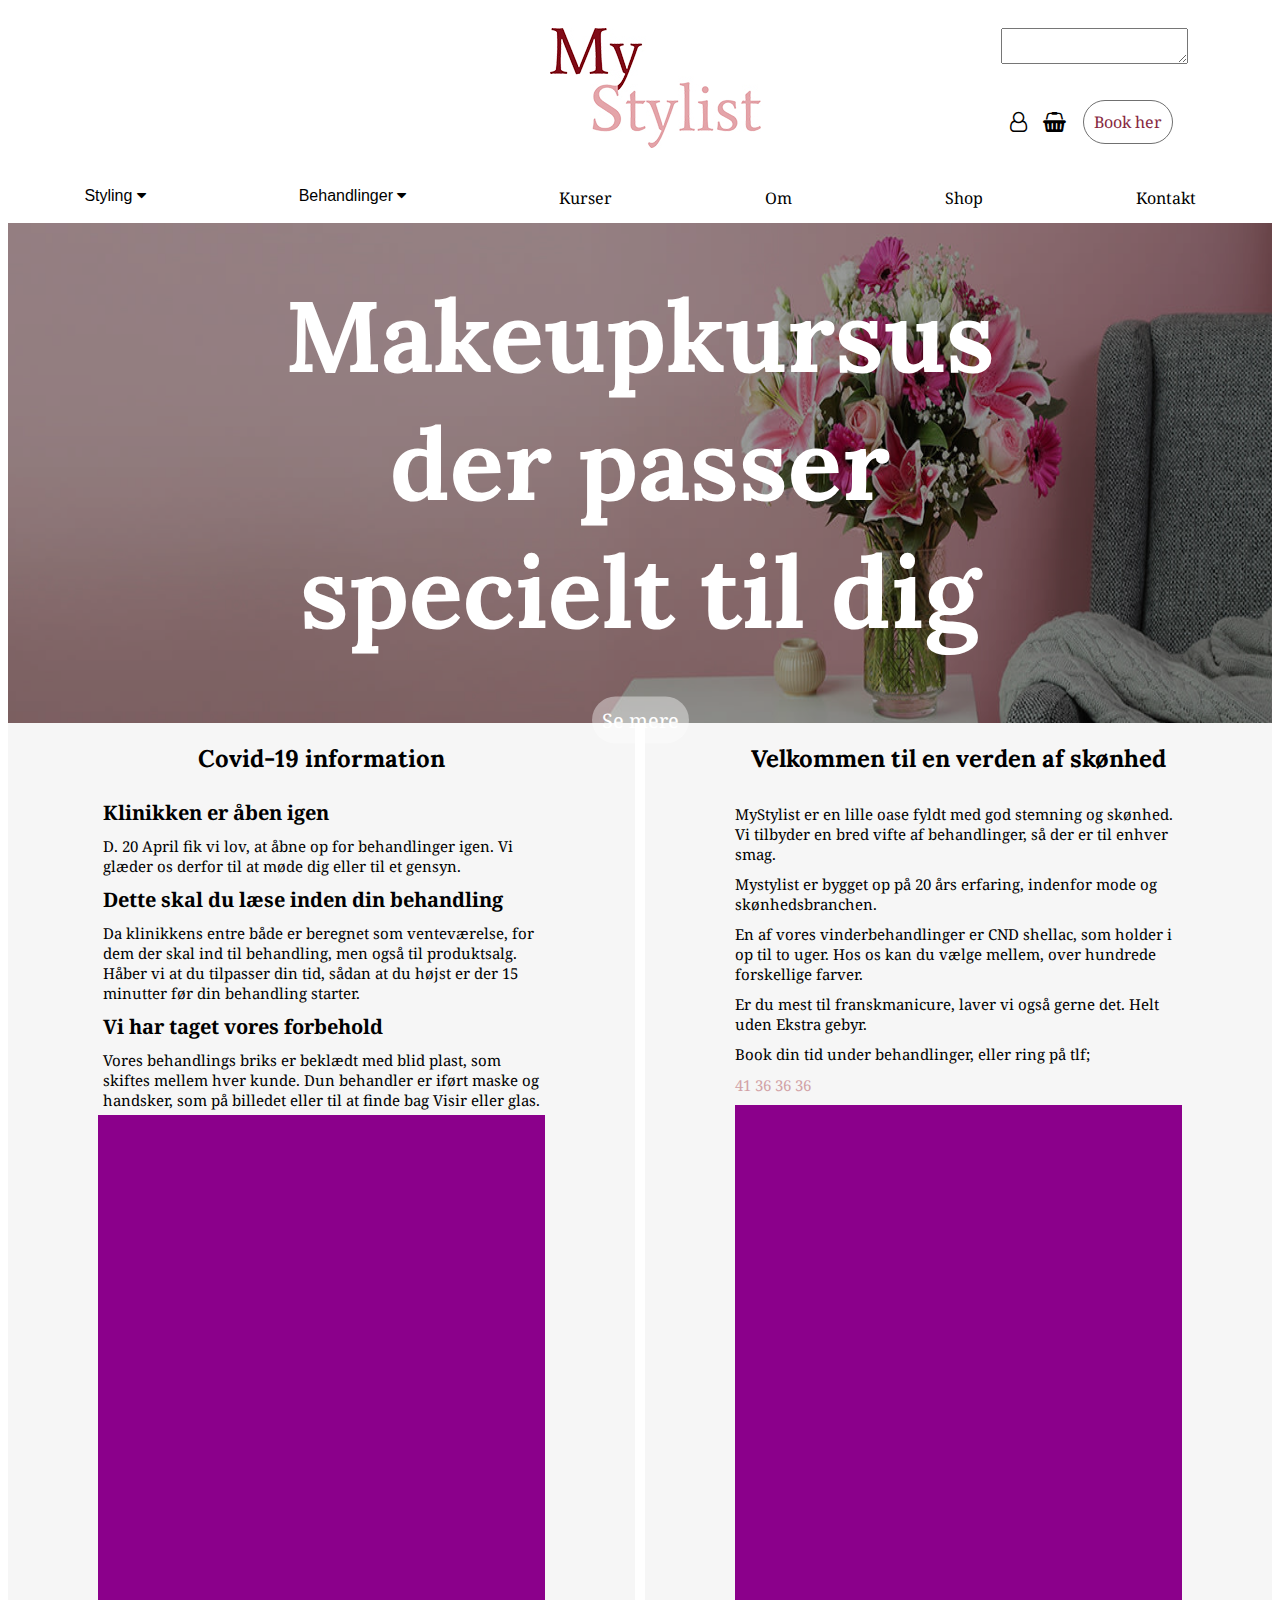
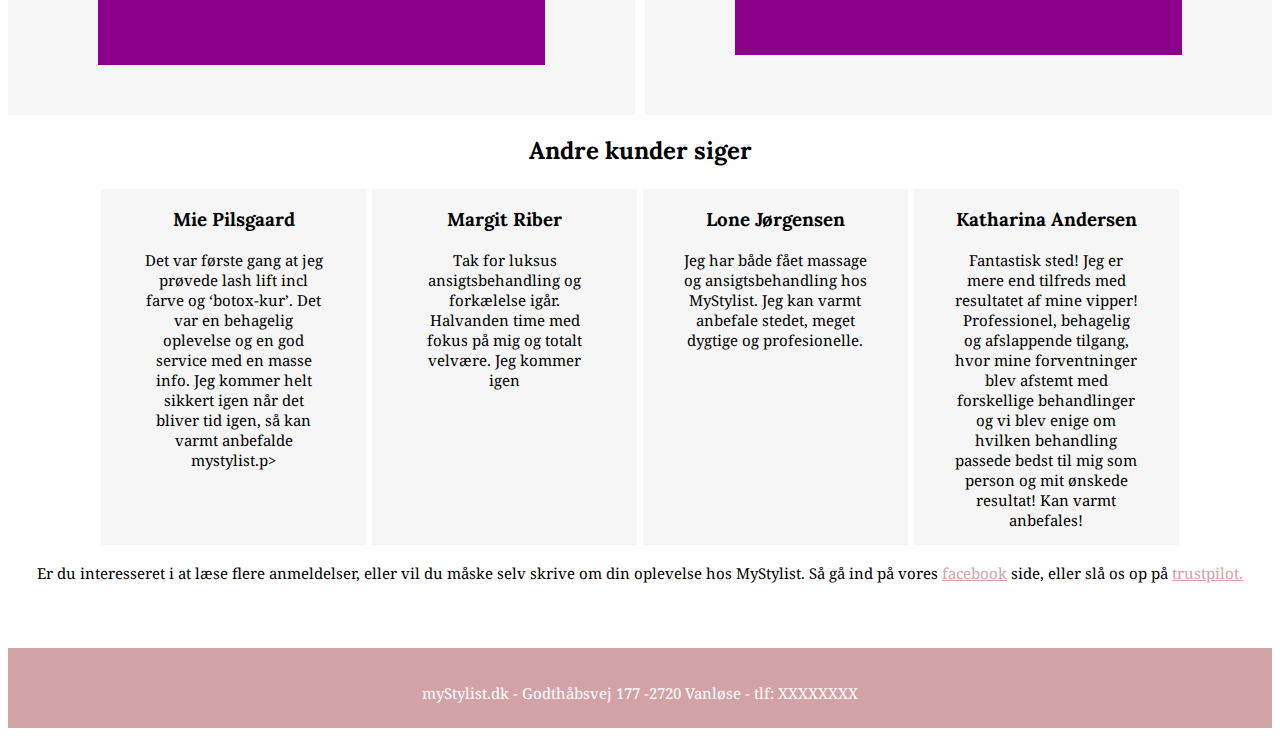
==== index.html @ 86ff2e87 "tilføjer sidste sider" ====
<!doctype html>
<html>
<head>
<meta charset="UTF-8">
<meta name="robots" content="noindex nofollow" />
<title>myStylist</title>
<link href="styles.css" rel="stylesheet" type="text/css">
<link rel="stylesheet" href="https://cdnjs.cloudflare.com/ajax/libs/font-awesome/4.7.0/css/font-awesome.min.css">
<link href="https://fonts.googleapis.com/css2?family=Lora:ital@1&display=swap" rel="stylesheet">
<link href="https://fonts.googleapis.com/css2?family=Noto+Serif&display=swap" rel="stylesheet">
</head>
	
	
<body>
<header>
  <section class="logo">
	  <a href="index.html">
		  <img alt="logo" src="billeder/logo.jpg"> </a>
	</section>
  <section class="search">
    <textarea> </textarea>
  </section>
  <section class="head-icons">
    <a href="#" class="bruger"> <i class="fa fa-user-o" aria-hidden="true"></i></a>
    <a href="#" class="kurv"><i class="fa fa-shopping-basket" aria-hidden="true"></i> </a>
 <section class="book">
	<a class="bookknap" href="#">Book her</a>
	</section> 
	</section>
  
</header>

	<nav>
	
  <div class="styling-drop">
    <button class="dropknap1" onclick="styleFunction()">Styling <i class="fa fa-caret-down"></i> </button>
    <div class="indhold" id="styleDropdown"> 
		<a href="bryllup.html">Bryllupsstyling</a> 
		<a href="styling-har.html">Styling af hår og makeup</a> 
	 </div>
  </div>
	
  <div class="behandling-drop">
    <button class="dropknap2" onclick="behandlingFunction()">Behandlinger <i class="fa fa-caret-down"></i> </button>
    <div class="indhold" id="behandlingDropdown">
		<a href="ansigtsbehandlinger.html">Ansigtsbehandlinger</a> 
		<a href="hudpleje.html">Skræddersyet hudpleje</a> 
		<a href="manicure.html">Manicure & pedicure</a>
		<a href="bryn.html">Bryn & vipper</a>
		<a href="voks.html">Voks</a>
		<a href="permanent.html">Permanent makeup</a>
		<a href="kropsbehandlinger.html">Kropsbehandlinger</a>
	</div>
  </div>
	
  	<a href="kurser.html">Kurser</a> 
	<a href="om.html">Om</a> 
	<a href="shop.html">Shop</a> 
	<a href="kontakt.html">Kontakt</a> 

	</nav>


	

<main>
  <div class="wrapper">
	  
	  
    <section class=hero>
		<img class="heroimg" src="billeder/random.jpg" alt="Bryllupsbillede">
		<article class="overlay"></article>
		<aricle class="herotxt" >
			<h1>Makeupkursus der passer specielt til dig</h1>
			<a class=kurserknap href="kurser.html"> Se mere</a>
		</aricle>
		
	</section>
	  
	  
    <section class="covidbox">
      <h2>Covid-19 information</h2>
       <h4>Klinikken er åben igen</h4>
		<p>
		D. 20 April fik vi lov, at åbne op for behandlinger igen.
		Vi glæder os derfor til at møde dig eller til et gensyn. 
		</p> 
		
		<h4> Dette skal du læse inden din behandling</h4><p>
		Da klinikkens entre både er beregnet som venteværelse, for dem der skal ind til behandling, men også til produktsalg. Håber vi at du tilpasser din tid, sådan at du højst er der 
		15 minutter før din behandling starter.
		</p> 
		
		<h4> Vi har taget vores forbehold</h4><p>
		Vores behandlings briks er beklædt med blid plast, som skiftes mellem hver kunde. Dun behandler er iført maske og handsker, som på billedet eller til at finde bag Visir eller glas.</p>
      <article class="covidbillede"> </article>
    </section >
    <section class="volkommenbox">
      <h2>Velkommen til en verden af skønhed</h2>
      <p>MyStylist er en lille oase fyldt med god stemning og skønhed. Vi tilbyder en bred vifte af behandlinger, så der er til enhver smag.
		</p>
		<p>

	Mystylist er bygget op på 20 års erfaring, indenfor mode og skønhedsbranchen. 
</p>
		<p>
	En af vores vinderbehandlinger er CND shellac, som holder i op til to uger. Hos os kan du vælge mellem, over hundrede forskellige farver. 
</p>
		<p>
	Er du mest til franskmanicure, laver vi også gerne det. Helt uden Ekstra gebyr.
</p>
		<p>
	Book din tid under behandlinger, eller ring på tlf;
	</p>
		<p class="tlf">41 36 36 36</p>
      <article class="volkommenbillede"> </article>
    </section>
    <section class="reviews">
      <h2>Andre kunder siger</h2>
      <article class="review-1">
        <h3>Mie Pilsgaard</h3>
        <p>Det var første gang at jeg prøvede lash lift incl farve og ‘botox-kur’.
Det var en behagelig oplevelse og en god service med en masse info.
Jeg kommer helt sikkert igen når det bliver tid igen, så kan varmt anbefalde mystylist.p>
      </article>
      <article class="review-2">
        <h3>Margit Riber</h3>
        <p> Tak for luksus ansigtsbehandling og forkælelse igår. Halvanden time med fokus på mig og totalt velvære. Jeg kommer igen</p>
      </article>
      <article class="review-3">
		  <h3>Lone Jørgensen</h3>
		  <p>Jeg har både fået massage og ansigtsbehandling hos MyStylist. Jeg kan varmt anbefale stedet, meget dygtige og profesionelle.</p>
      </article>
      <article class="review-4">
        <h3>Katharina Andersen</h3>
        <p> Fantastisk sted! Jeg er mere end tilfreds med resultatet af mine vipper!
Professionel, behagelig og afslappende tilgang, hvor mine forventninger blev afstemt med forskellige behandlinger og vi blev enige om hvilken behandling passede bedst til mig som person og mit ønskede resultat!
Kan varmt anbefales!
</p>
      </article>
		
		  <p class="mereinfo">Er du interesseret i at læse flere anmeldelser, eller vil du måske selv skrive om din oplevelse hos MyStylist.
Så gå ind på vores <a class="link" href="https://www.facebook.com/myStylist.stylist">facebook</a> side, eller slå os op på <a class="link" href="https://dk.trustpilot.com/review/www.mystylist.dk">trustpilot.</a> </p>
    </section>
  </div>
</main>
<footer>
  <p> myStylist.dk - Godthåbsvej 177 -2720 Vanløse - tlf: XXXXXXXX</p>
</footer>
<script type="text/javascript" src="script.js"></script>
</body>
</html>
---- styles.css ----
@charset "UTF-8";
/* CSS Document */
/*skriftypeændringer!!----------------------------------------------------------------------*/
body {
	font-family: 'Noto Serif', serif;
}

h1 {
	font-family: 'Lora', serif;
}
.reviews h3, .reviews h2, .covidbox h2, .volkommenbox h2, .pakke1 h3, .pakke2 h3, .pakke3 h3, .info h2  {
	font-family: 'Lora', serif;
}

h4 {
	font-size: 20px;
	
} 

p {
	font-size: 15px;
	
}


header {
	display: grid;
	grid-template-columns: repeat(14, [col-start] 1fr);
	grid-template-rows: 1fr 1fr;
	padding-bottom: 20px;
	padding-top: 20px;
}

.logo {
	grid-row: 1 / span 2;
	grid-column: 7 / span 2;
}
.search {
	grid-column: 12 / span 2;
}

.search textarea {

	width:100%
}

.head-icons {
	grid-column: 12 / span 2;
	display: grid;
	grid-template-columns: repeat(3, [col-start] auto);
	align-items: center;
	text-align: center;
}

.bruger {
	font-size: 20px;
	grid-column: col-start / span 1;
	color: black;
	

}
.kurv {
	font-size: 20px;
	grid-column: 2 / span 1;
	color: black;
}

.book {
	grid-column: 3 / span 1;
	
}

.bookknap {
	color: #882A3F;
	border:solid 1px #707070;
	border-radius: 25px;
	text-decoration: none;
	padding: 10px;
}




nav {
  overflow: hidden;
  display:flex;
  justify-content: space-around;
}

nav a {
  float: left;
  font-size: 16px;
  color: black;
  text-align: center;
  padding: 14px 16px;
  text-decoration: none;
}

.styling-drop, .behandling-drop {
  float: left;
  overflow: hidden;
}

.styling-drop .dropknap1, .behandling-drop .dropknap2 {
  cursor: pointer;
  font-size: 16px;  
  border: none;
  outline: none;
  color: black;
  padding: 14px 16px;
  background-color: white;
  margin: 0;
}

nav a:hover, .styling-drop:hover .dropknap1, .dropknap1:focus, .behandling-drop:hover .dropknap2, .dropknap2:focus {
  background-color: #D2A2A6;
}

.indhold  {
  display: none;
  position: absolute;
  background-color: #f9f9f9;
  min-width: 160px;
  box-shadow: 0px 8px 16px 0px rgba(0,0,0,0.2);
  z-index: 1;
}

.indhold a {
  float: none;
  color: black;
  padding: 12px 16px;
  text-decoration: none;
  display: block;
  text-align: left;
}

.indhold a:hover, {
  background-color: #D2A2A6;
}

.visboks {
  display: block;
}









footer {
	text-align: center;
	color: white;
	background-color: #D2A2A6;
	height: 60px;
	padding-top:20px;
}




.wrapper {
	display: grid;
	grid-template-columns: repeat(14, [col-start] 1fr);
	
}
.hero {
	background-color: darkmagenta;
	height: 500px;
	grid-column: col-start / span 14;
}


.kurserknap {
	text-decoration: none;
	color:white;
	background-color:rgba(255,255,255,0.40);
	border-radius: 40px;
	padding: 10px;
	font-size: 20px;

}

.covidbox {
	background-color: #F6F6F6;
	grid-column: col-start / span 7;
	display: grid;
	grid-template-columns: repeat(7, [col-start] 1fr);
	padding-bottom: 50px;
	margin-right: 5px;
}
.covidbox h2 {
text-align: center;
grid-column: 2 / span 5;
}

.covidbox p, .covidbox h4 {

grid-column: 2 / span 5;
	margin: 5px;;
}

.covidbillede {
	background-color: darkmagenta;
	height: 550px;
	grid-column: 2 / span 5;
	
	
}

.volkommenbox {
	background-color: #F6F6F6;
	grid-column: 8 / span 7;
	display: grid;
	grid-template-columns: repeat(7, [col-start] 1fr);
	padding-bottom: 50px;
	margin-left: 5px;
}
.volkommenbox h2 {
text-align: center;
grid-column: 2 / span 5;
}

.volkommenbox p {
grid-column: 2 / span 5;
margin: 0;
}



.volkommenbillede {
	background-color: darkmagenta;
	height: 550px;
	grid-column: 2 / span 5;
	
	
}

.reviews{
	
	grid-column: col-start / span 14;
	display: grid;
	grid-template-columns: repeat(14, [col-start] 1fr);
	padding-bottom: 50px;
	text-align: center;
}
.reviews h2 {
	text-align: center;
	grid-column: col-start / span 14;
}

.review-1 {
	grid-column: 2 / span 3;
	padding-left: 40px;
	padding-right: 40px;
	background-color: #F6F6F6;
	margin: 3px;
}
.review-2 {
	grid-column: 5 / span 3;
	padding-left: 40px;
	padding-right: 40px;
	background-color: #F6F6F6;
	margin: 3px;
}.review-3 {
	grid-column: 8 / span 3;
	padding-left: 40px;
	padding-right: 40px;
	background-color: #F6F6F6;
	margin: 3px;
}.review-4 {
	grid-column: 11 / span 3;
	padding-left: 40px;
	padding-right: 40px;
	background-color: #F6F6F6;
	margin: 3px;
}



.pris {
	color:#882A3F;
}

.prisinfo h3 {
	color:#882A3F;
}

/* bryllup------------------------------------------- */

.hero {
  position: relative;
  text-align: center;
  color: white;
}

.heroimg {
	width: 100%;
	height: 500px;
}

.herotxt {
  position: absolute;
  top: 50%;
  left: 50%;
  transform: translate(-50%, -50%);
	font-size: 50px;
}

.herotxt h1 {
	margin-bottom: 20px;
}

.overlay {
	background-color: black;
	position: absolute;
	height: 500px;
	width: 100%;
	 top: 50%;
  left: 50%;
  transform: translate(-50%, -50%);
	opacity: 40%;
	
}

.pakke1 ul, .pakke2 ul, .pakke3 ul {
	list-style: none;
	padding-left:0px;;
}


.uncheck {
	opacity: 40%;
}

.pakke1 h3, .pakke2 h3, .pakke3 h3 {
	text-align: center;
}

.pakke1, .pakke2, .pakke3 {
	margin: 70px 10px 60px 10px;
	box-shadow: 10px 10px 20px 4px rgba(112,112,112,0.63);
	padding: 20px 40px 60px 40px;
}

.pakke1 {
	grid-column: 2 / span 4;
	
}
.pakke2 {
	grid-column: 6 / span 4;
	
}

.pakke3 {
	grid-column: 10 / span 4;
	
}

.info {
	grid-column: col-start / span 14;
	text-align: center;
}

.priser {
	grid-column: col-start / span 14;
	display: grid;
	grid-template-columns: repeat(14, [col-start] 1fr);
	background-color: #F6F6F6;
	margin: 60px 0 60px 0 ;
	
}

.rakke1 {
	grid-column: 2 / span 5;
}
.rakke2 {
	grid-column: 7 / span 1;
}

.rakke3 {
	grid-column: 8 / span 5;
}
.rakke4 {
	grid-column: 13 / span 1;
}

.prisinfo {
	text-align: center;
}




.pakkeA {
	grid-column: 2 / span 6;}

.pakkeA, .pakkeB{ 
	
	padding: 70px 100px 60px 100px;
	box-shadow: 10px 10px 20px 4px rgba(112,112,112,0.63);
	margin: 70px 10px 60px 10px;
	display: grid;
	grid-template-rows: 1fr auto;
	
}

.pakkec, .pakked{ 
	
	padding: 70px 100px 20px 100px;
	box-shadow: 10px 10px 20px 4px rgba(112,112,112,0.63);
	margin: 70px 10px 60px 10px;
	display: grid;
	grid-template-rows: 1fr 1fr;

}


.pakkec {
	grid-column: 2 / span 6;}

.pakked {
	grid-column: 8 / span 6;
	display: grid;
	grid-template-columns: repeat(2, [col-start] 1fr);
}

#eyelinerbeskrivelser {
	grid-column: col-start / span 2;
}

#eyelinepris1 { 
	grid-column: col-start / span 1;
	text-align: center;
	
}

#eyelinepris2 {
	grid-column: 2 / span 1;
	text-align: center;
	
}




.pakkeB {
	grid-column: 8 / span 6;
	
}

.pakkeA h3, .pakkeB h3 {
	
	text-align: center;
	margin-bottom: 50px;
}

.pakkebeskrivelser {
	grid-column: row-start / span 1;
}

.pakkepris {
	grid-column: 2/ span 1;
	text-align: center;
	
}

#eyelinepris1 h3, #eyelinepris2 h3, .pakkepris h3 {
	color: #882A3F;
}






.permanentbeskrivelse {
	grid-column: col-start / span 14;
	background-color: #F6F6F6;
	padding: 70px;
}




#manioverskrift, #pedioverskrift, #klipoverskrift, #brynoverskrift, #voksoverskrift {
	grid-column: 2/ span 6;
	
}

/* manicure og pedicure ------------------------------------------------------*/




.manisek1 {
	grid-column: 2/ span 6;
	display: grid;
	grid-template-columns: 8fr 2fr;
		grid-template-rows: repeat(6, [row-start] minmax(min-content, max-content));
	margin: 20px 20px 20px 0px;
	
}

.manisek2 {
	grid-column: 8/ span 6;
	display: grid;
	grid-template-columns: 8fr 2fr;
	grid-template-rows: repeat(8, [row-start] minmax(min-content, max-content));
	margin: 20px 0px 20px 20px;
	
}



	#maninavn1, #maninavn2, #maninavn3, #manibeskrivelse1, #manibeskrivelse2, #manibeskrivelse3, 	#maninavn4, #maninavn5, #maninavn6, #maninavn7,#manibeskrivelse4, #manibeskrivelse5, #manibeskrivelse6, #manibeskrivelse7   {
	grid-column:1/ span 1;

}

	#manipris1, #manipris2, #manipris3, #manipris4, #manipris5, #manipris6, #manipris7 {
	grid-column: 2/ span 1;
	text-align: center;
		color:#882A3F;

}

#manipris1  {
	
	grid-row: 1/ span 1;
}

#manipris2 {
	
	grid-row: 3/ span 1;
}

#manipris3{
	
	grid-row: 5/ span 1;
}


#manipris4 {
	
	grid-row: row-start/ span 1;
}


#manipris5 {
	
	grid-row: 3/ span 1;
}


#manipris6{
	
	grid-row: 5/ span 1;
}


#manipris7{
	
	grid-row: 7/ span 1;
}


.pedisek1 {
	grid-column: 2/ span 6;
	display: grid;
	grid-template-columns: 8fr 2fr;
		grid-template-rows: repeat(5, [row-start] minmax(min-content, max-content));
	margin: 20px 20px 20px 0px;
	
}

.pedisek2 {
	grid-column: 8/ span 6;
	display: grid;
	grid-template-columns: 8fr 2fr;
	grid-template-rows: repeat(5, [row-start] minmax(min-content, max-content));
	margin: 20px 0px 20px 20px;
	
}


	#pedinavn1, #pedinavn2, #pedinavn3, #pedibeskrivelse1, #pedibeskrivelse3, #pedinavn4, #pedinavn5, #pedinavn6, #pedibeskrivelse5, #pedibeskrivelse6  {
	grid-column: 1/ span 1;

}

	#pedipris1, #pedipris2, #pedipris3,#pedipris4, #pedipris5, #pedipris6, #pedipris7 {
	grid-column: 2/ span 1;
	text-align: center;
		color:#882A3F;

}

#pedipris1  {
	
	grid-row: 1/ span 1;
}

#pedipris2 {
	
	grid-row: 3/ span 1;
}

#pedipris3{
	
	grid-row: 4/ span 1;
}


#pedipris4 {
	
	grid-row: 1/ span 1;
}


#pedipris5 {
	
	grid-row: 2/ span 1;
}


#pedipris6{
	
	grid-row: 4/ span 1;
}


.klipsek1 {
	grid-column: 2/ span 6;
	display: grid;
	grid-template-columns: 8fr 2fr;
		grid-template-rows: repeat(2, [row-start] minmax(min-content, max-content));
	margin: 20px 20px 20px 0px;
	
}

.klipsek2 {
	grid-column: 8/ span 6;
	display: grid;
	grid-template-columns: 8fr 2fr;
	grid-template-rows: repeat(1, [row-start] minmax(min-content, max-content));
	margin: 20px 0px 20px 20px;
	
}

	#klipnavn1, #klipnavn2, #klipnavn3 {
	grid-column: 1/ span 1;

}

	#klippris1, #klippris2, #klippris3 {
	grid-column: 2/ span 1;
	text-align: center;
		color:#882A3F;

}

#klippris1 {
	grid-row: row-start/ span 1;
}


/* bryn og vipper ------------------------------------------------------ */


.brynsek1 {
	grid-column: 2/ span 6;
	display: grid;
	grid-template-columns: 8fr 2fr;
		grid-template-rows: repeat(6, [row-start] 1fr));
	margin: 20px 20px 20px 0px;
	
}

.brynsek2 {
	grid-column: 8/ span 6;
	display: grid;
	grid-template-columns: 8fr 2fr;
	grid-template-rows: repeat(6, [row-start] minmax(min-content, max-content));
	margin: 20px 0px 20px 20px;	
}

	#brynnavn1, #brynnavn2, #brynnavn3, #brynnavn4, #brynnavn5, #brynnavn6, #brynnavn7, #brynnavn8, #brynbeskrivelse6, #brynbeskrivelse7, #brynbeskrivelse8 {
	grid-column: 1/ span 1;

}

	#brynpris1, #brynpris2, #brynpris3, #brynpris4, #brynpris5, #brynpris6, #brynpris7, #brynpris8  {
	grid-column: 2/ span 1;
	text-align: center;
	color:#882A3F;

}

#brynpris1, #brynpris6 {
	grid-row: 1/ span 1;
	color:#882A3F;
}

#brynpris2 {
	grid-row: 2/ span 1;
}
#brynpris3, #brynpris7{
	grid-row: 3/ span 1;
}
#brynpris4 {
	grid-row: 4/ span 1;
}
#brynpris5, #brynpris8 {
	grid-row: 5/ span 1;
}



.vokssek1 {
	grid-column: 2/ span 6;
	display: grid;
	grid-template-columns: 8fr 2fr;
		grid-template-rows: repeat(10, [row-start] minmax(min-content, max-content));
	margin: 20px 20px 20px 0px;
	
}

.vokssek2 {
	grid-column: 8/ span 6;
	display: grid;
	grid-template-columns: 8fr 2fr;
	grid-template-rows: repeat(9, [row-start] minmax(min-content, max-content));
	margin: 20px 0px 20px 20px;	
}

	#voksnavn1, #voksnavn2, #voksnavn3, #voksnavn4, #voksnavn5, #voksnavn6, #voksnavn7, #voksnavn8, #voksnavn9, #voksnavn10, #voksnavn11, #voksnavn12, #voksnavn13, #voksnavn14, #voksnavn15, #voksnavn16, #voksnavn17, #voksnavn18, #voksnavn19 {
	grid-column: 1/ span 1;

}

	#vokspris1, #vokspris2, #vokspris3, #vokspris4, #vokspris5, #vokspris6, #vokspris7, #vokspris8, #vokspris9, #vokspris10, #vokspris11, #vokspris12, #vokspris13, #vokspris14, #vokspris15, #vokspris16, #vokspris17, #vokspris18, #vokspris19  {
	grid-column: 2/ span 1;
	text-align: center;
		color:#882A3F;

}


#vokspris1, #vokspris11 {
	grid-row: 1/ span 1;
}

#vokspris2, #vokspris12 {
	grid-row: 2/ span 1;
}
#vokspris3, #vokspris13 {
	grid-row: 3/ span 1;
}
#vokspris4, #vokspris14 {
	grid-row: 4/ span 1;
}
#vokspris5, #vokspris15 {
	grid-row: 5/ span 1;
}
#vokspris6, #vokspris16 {
	grid-row: 6/ span 1;
}
#vokspris7, #vokspris17 {
	grid-row: 7/ span 1;
}
#vokspris8, #vokspris18 {
	grid-row: 8/ span 1;
}
#vokspris9, #vokspris19 {
	grid-row: 9/ span 1;
}
#vokspris10 {
	grid-row: 10/ span 1;
}


.mereinfo {
	grid-column: 1/ span 14;
	text-align: center;
}

.link {
	
	color:#D2A2A6
}


.tlf {
	color:#D2A2A6;
}
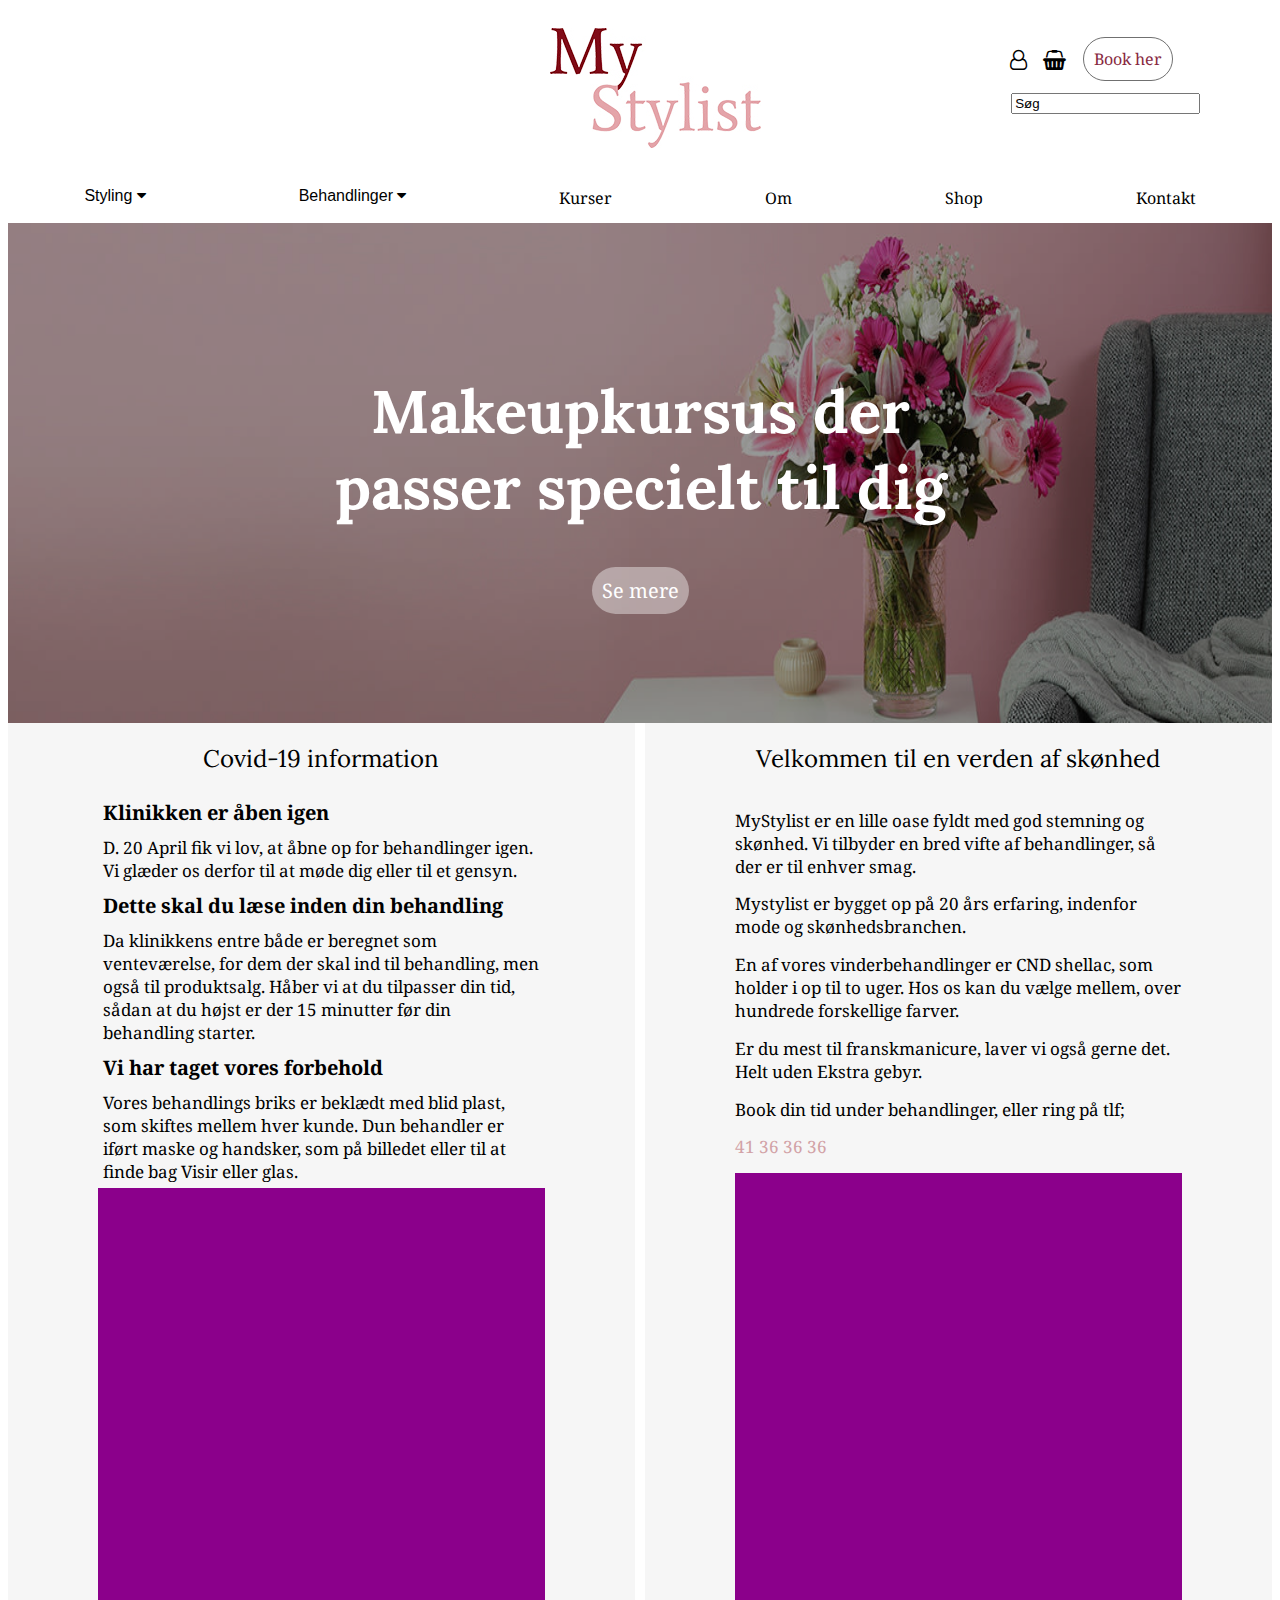
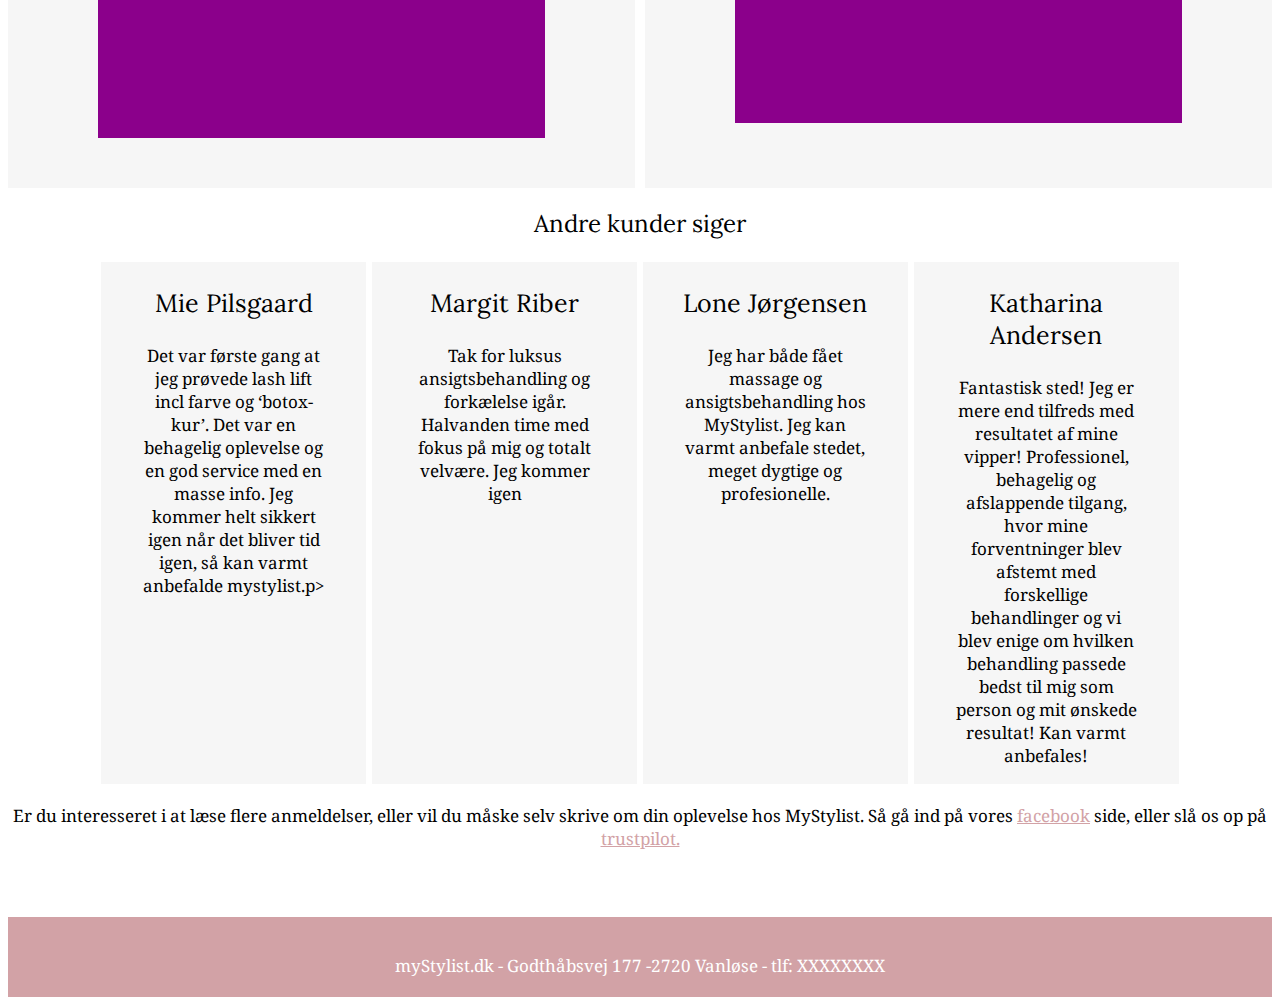
==== commit 346878d1: "ret mpbil header og tilføj slideshow" ====
--- a/index.html
+++ b/index.html
@@ -17,19 +17,19 @@
 	  <a href="index.html">
 		  <img alt="logo" src="billeder/logo.jpg"> </a>
 	</section>
-  <section class="search">
-    <textarea> </textarea>
-  </section>
+ 
   <section class="head-icons">
     <a href="#" class="bruger"> <i class="fa fa-user-o" aria-hidden="true"></i></a>
     <a href="#" class="kurv"><i class="fa fa-shopping-basket" aria-hidden="true"></i> </a>
  <section class="book">
 	<a class="bookknap" href="#">Book her</a>
-	</section> 
+	</section>  
+	
 	</section>
-  
+    <section class="search">
+   <input type="text" value="Søg" > 
+  </section>
 </header>
-
 	<nav>
 	
   <div class="styling-drop">
--- a/styles.css
+++ b/styles.css
@@ -1,74 +1,53 @@
 @charset "UTF-8";
 /* CSS Document */
 /*skriftypeændringer!!----------------------------------------------------------------------*/
+
+
 body {
 	font-family: 'Noto Serif', serif;
+	
 }
 
 h1 {
 	font-family: 'Lora', serif;
 }
-.reviews h3, .reviews h2, .covidbox h2, .volkommenbox h2, .pakke1 h3, .pakke2 h3, .pakke3 h3, .info h2  {
+.reviews h3, .reviews h2, .covidbox h2, .volkommenbox h2, .pakke1 h3, .pakke2 h3, .pakke3 h3, .info h2, .pakkeA h3, .pakkeB h3, .pakkec h3, .pakked h3 {
 	font-family: 'Lora', serif;
-}
+	text-decoration: none;
+	font-weight: 100;
+}
+
+h1 {
+	font-size: 30px;
+}
+
+ h3 {
+	font-size: 20px;
+	
+} 
+
+
+h3 {
+	font-size: 15px;
+	
+} 
 
 h4 {
-	font-size: 20px;
+	font-size: 11px;
 	
 } 
 
 p {
-	font-size: 15px;
-	
-}
-
-
-header {
-	display: grid;
-	grid-template-columns: repeat(14, [col-start] 1fr);
-	grid-template-rows: 1fr 1fr;
-	padding-bottom: 20px;
-	padding-top: 20px;
-}
-
-.logo {
-	grid-row: 1 / span 2;
-	grid-column: 7 / span 2;
-}
-.search {
-	grid-column: 12 / span 2;
-}
-
-.search textarea {
-
-	width:100%
-}
-
-.head-icons {
-	grid-column: 12 / span 2;
-	display: grid;
-	grid-template-columns: repeat(3, [col-start] auto);
-	align-items: center;
-	text-align: center;
-}
-
-.bruger {
-	font-size: 20px;
-	grid-column: col-start / span 1;
-	color: black;
-	
-
-}
-.kurv {
-	font-size: 20px;
-	grid-column: 2 / span 1;
-	color: black;
-}
-
-.book {
-	grid-column: 3 / span 1;
-	
-}
+	font-size: 10px;
+	
+}
+
+ul {
+	font-size: 10px;
+}
+
+
+	/* styling af knappen book nu på alle sider ---------------------------------------------------*/
 
 .bookknap {
 	color: #882A3F;
@@ -78,9 +57,40 @@
 	padding: 10px;
 }
 
-
-
-
+/*priser på alle side farveændring ------------*/	
+
+.pris {
+	color:#882A3F;
+}
+
+.prisinfo h3 {
+	color:#882A3F;
+}
+
+
+/* booking info på flere sider (med tlf nummer) ------------------------------------------- */
+	
+.info {
+	
+	text-align: center;
+}
+.tlf {
+	color:#D2A2A6;
+}
+	
+/* mere info med links til facebook og truspilot og instagram------------------------------------------- */
+.mereinfo {
+	grid-column: 1/ span 14;
+	text-align: center;
+}
+
+.link {
+	
+	color:#D2A2A6
+}
+
+
+/* styling af navigationsmenuen på desktopversion ---------------------------------------------------*/
 nav {
   overflow: hidden;
   display:flex;
@@ -146,10 +156,67 @@
 
 
 
-
-
-
-
+/* styling af header ---------------------------------------------------*/
+
+
+
+header {
+	display: grid;
+	grid-template-columns: repeat(4, [col-start] 1fr);
+	grid-template-rows: 1fr 1fr;
+	padding-bottom: 20px;
+	padding-top: 20px;
+}
+	
+
+.logo {
+	grid-row: 1 / span 2;
+	grid-column: 2 / span 2;
+	text-align: center;
+}
+.search {
+	grid-column: 1 / span 4;
+	margin-right: 10px;
+	margin-left: 10px;
+	width:100%;
+	
+}
+
+.search input {
+
+	width:100%;
+}
+
+.head-icons {
+	grid-column: 4 / span 2;
+	display: grid;
+	grid-template-columns: repeat(3, [col-start] auto);
+	align-items: center;
+	text-align: center;
+}
+
+.bruger {
+	font-size: 20px;
+	grid-column: col-start / span 1;
+	color: black;
+	margin-bottom: 20px;
+	
+
+}
+.kurv {
+	font-size: 20px;
+	grid-column: 2 / span 1;
+	color: black;
+	margin-bottom: 20px;
+}
+
+.book {
+	grid-column: 1 / span 2;
+	
+}
+
+
+/* styling af footer ---------------------------------------------------*/
 footer {
 	text-align: center;
 	color: white;
@@ -158,21 +225,130 @@
 	padding-top:20px;
 }
 
-
-
-
-.wrapper {
-	display: grid;
-	grid-template-columns: repeat(14, [col-start] 1fr);
-	
-}
+/* styling af hero billede og overlay  ---------------------------------------------------*/
+
 .hero {
-	background-color: darkmagenta;
-	height: 500px;
-	grid-column: col-start / span 14;
-}
-
-
+	height: 300px;
+	
+}
+
+.hero {
+  position: relative;
+  text-align: center;
+  color: white;
+}
+
+.heroimg {
+	width: 100%;
+	height: 300px;
+}
+
+.herotxt {
+  position: absolute;
+  top: 50%;
+  left: 50%;
+  transform: translate(-50%, -50%);
+	font-size: 50px;
+}
+
+.herotxt h1 {
+	margin-bottom: 20px;
+}
+
+.overlay {
+	background-color: black;
+	position: absolute;
+	height: 300px;
+	width: 100%;
+	 top: 50%;
+  left: 50%;
+  transform: translate(-50%, -50%);
+	opacity: 40%;
+	
+}	
+
+/* slideshow styling---------------------------------------------------*/
+
+
+/* Slideshow container */
+.slideshow-container {
+grid-column: 1 / span 14;
+  width: 500px;
+  position: relative;
+  margin: auto;
+	margin-top: 30px;
+}
+
+/* Next & previous buttons */
+.prev, .next {
+  cursor: pointer;
+  position: absolute;
+  top: 50%;
+  width: auto;
+  padding: 16px;
+  margin-top: -22px;
+  color: white;
+  font-weight: bold;
+  font-size: 18px;
+  transition: 0.6s ease;
+  border-radius: 0 3px 3px 0;
+  user-select: none;
+}
+
+/* placerer knapperne */
+.next {
+  right: 0;
+  border-radius: 3px 0 0 3px;
+}
+
+/* pile får lidt baggrund når man holder musen over */
+.prev:hover, .next:hover {
+  background-color: rgba(0,0,0,0.8);
+}
+
+
+/* prikkerne */
+.prikker {
+  text-align:center;
+	grid-column: 1 / span 14;
+	
+}
+
+.prik {
+  cursor: pointer;
+  height: 15px;
+  width: 15px;
+  margin: 0 2px;
+  background-color: #bbb;
+  border-radius: 50%;
+  display: inline-block;
+  transition: background-color 0.6s ease;
+}
+
+.active, .dot:hover {
+  background-color: #717171;
+}
+
+/* Fading animation */
+.fade {
+  -webkit-animation-name: fade;
+  -webkit-animation-duration: 1.5s;
+  animation-name: fade;
+  animation-duration: 1.5s;
+}
+
+@-webkit-keyframes fade {
+  from {opacity: .4} 
+  to {opacity: 1}
+}
+
+@keyframes fade {
+  from {opacity: .4} 
+  to {opacity: 1}
+}
+
+
+/* forside styling---------------------------------------------------*/
 .kurserknap {
 	text-decoration: none;
 	color:white;
@@ -180,12 +356,13 @@
 	border-radius: 40px;
 	padding: 10px;
 	font-size: 20px;
-
-}
+	
+}
+
 
 .covidbox {
 	background-color: #F6F6F6;
-	grid-column: col-start / span 7;
+	
 	display: grid;
 	grid-template-columns: repeat(7, [col-start] 1fr);
 	padding-bottom: 50px;
@@ -204,15 +381,13 @@
 
 .covidbillede {
 	background-color: darkmagenta;
-	height: 550px;
+	height: 300px;
 	grid-column: 2 / span 5;
-	
 	
 }
 
 .volkommenbox {
 	background-color: #F6F6F6;
-	grid-column: 8 / span 7;
 	display: grid;
 	grid-template-columns: repeat(7, [col-start] 1fr);
 	padding-bottom: 50px;
@@ -232,108 +407,101 @@
 
 .volkommenbillede {
 	background-color: darkmagenta;
-	height: 550px;
+	height: 300px;
 	grid-column: 2 / span 5;
 	
 	
 }
 
+
+
+/* anmeldelser styling-- på forside og kropbehandlinger-------------------------------------------------*/
+
+
 .reviews{
 	
-	grid-column: col-start / span 14;
-	display: grid;
-	grid-template-columns: repeat(14, [col-start] 1fr);
+	display: grid;
+	grid-template-columns: repeat(2, [col-start] 1fr);
 	padding-bottom: 50px;
 	text-align: center;
 }
 .reviews h2 {
 	text-align: center;
-	grid-column: col-start / span 14;
+	grid-column: col-start / span 2;
 }
 
 .review-1 {
-	grid-column: 2 / span 3;
+	grid-column: 1 / span 1;
 	padding-left: 40px;
 	padding-right: 40px;
 	background-color: #F6F6F6;
 	margin: 3px;
 }
 .review-2 {
-	grid-column: 5 / span 3;
+	grid-column: 2 / span 1 ;
 	padding-left: 40px;
 	padding-right: 40px;
 	background-color: #F6F6F6;
 	margin: 3px;
 }.review-3 {
-	grid-column: 8 / span 3;
+	grid-column: 1 / span 1;
 	padding-left: 40px;
 	padding-right: 40px;
 	background-color: #F6F6F6;
 	margin: 3px;
 }.review-4 {
-	grid-column: 11 / span 3;
+	grid-column: 2 / span 1;
 	padding-left: 40px;
 	padding-right: 40px;
 	background-color: #F6F6F6;
 	margin: 3px;
 }
 
-
-
-.pris {
-	color:#882A3F;
-}
-
-.prisinfo h3 {
-	color:#882A3F;
-}
-
-/* bryllup------------------------------------------- */
-
-.hero {
-  position: relative;
-  text-align: center;
-  color: white;
-}
-
-.heroimg {
-	width: 100%;
-	height: 500px;
-}
-
-.herotxt {
-  position: absolute;
-  top: 50%;
-  left: 50%;
-  transform: translate(-50%, -50%);
-	font-size: 50px;
-}
-
-.herotxt h1 {
-	margin-bottom: 20px;
-}
-
-.overlay {
-	background-color: black;
-	position: absolute;
-	height: 500px;
-	width: 100%;
-	 top: 50%;
-  left: 50%;
-  transform: translate(-50%, -50%);
-	opacity: 40%;
-	
-}
-
-.pakke1 ul, .pakke2 ul, .pakke3 ul {
-	list-style: none;
-	padding-left:0px;;
-}
-
-
-.uncheck {
-	opacity: 40%;
-}
+/* styling af pakker------------------------------------------ */	
+.pakkebeskrivelser {
+	grid-column: row-start / span 1;
+}
+
+.pakkepris {
+	grid-column: 2/ span 1;
+	text-align: center;
+	
+}
+
+/* styling af pakker med 2 på hver rækker på desktop ------------------------------------------- */	
+
+
+.pakkeA, .pakkeB{ 
+	padding: 50px 100px 80px 100px;
+	box-shadow: 10px 10px 20px 4px rgba(112,112,112,0.63);
+	margin: 70px 10px 60px 10px;
+	display: grid;
+	grid-template-rows: 1fr auto;
+	
+}
+
+.pakkeA h3, .pakkeB h3 {
+	
+	text-align: center;
+	margin-bottom: 50px;
+}
+
+.pakkec, .pakked{ 
+	padding: 70px 100px 50px 100px;
+	box-shadow: 10px 10px 20px 4px rgba(112,112,112,0.63);
+	margin: 70px 10px 60px 10px;
+	display: grid;
+	grid-template-rows: 1fr 1fr;
+}
+
+
+.pakked {
+	
+	display: grid;
+	grid-template-columns: repeat(2, [col-start] 1fr);
+}
+
+/* styling af pakker med 3 på desktopversionen*/
 
 .pakke1 h3, .pakke2 h3, .pakke3 h3 {
 	text-align: center;
@@ -343,89 +511,35 @@
 	margin: 70px 10px 60px 10px;
 	box-shadow: 10px 10px 20px 4px rgba(112,112,112,0.63);
 	padding: 20px 40px 60px 40px;
-}
-
-.pakke1 {
-	grid-column: 2 / span 4;
-	
-}
-.pakke2 {
-	grid-column: 6 / span 4;
-	
-}
-
-.pakke3 {
-	grid-column: 10 / span 4;
-	
-}
-
-.info {
-	grid-column: col-start / span 14;
-	text-align: center;
-}
-
+	display: grid;
+	grid-template-rows: 3fr auto ;
+}
+
+
+/*stying af prislister generelt ------------------------------------*/
 .priser {
-	grid-column: col-start / span 14;
-	display: grid;
-	grid-template-columns: repeat(14, [col-start] 1fr);
+	
 	background-color: #F6F6F6;
 	margin: 60px 0 60px 0 ;
-	
-}
-
-.rakke1 {
-	grid-column: 2 / span 5;
-}
-.rakke2 {
-	grid-column: 7 / span 1;
-}
-
-.rakke3 {
-	grid-column: 8 / span 5;
-}
-.rakke4 {
-	grid-column: 13 / span 1;
-}
-
-.prisinfo {
-	text-align: center;
-}
-
-
-
-
-.pakkeA {
-	grid-column: 2 / span 6;}
-
-.pakkeA, .pakkeB{ 
-	
-	padding: 70px 100px 60px 100px;
-	box-shadow: 10px 10px 20px 4px rgba(112,112,112,0.63);
-	margin: 70px 10px 60px 10px;
-	display: grid;
-	grid-template-rows: 1fr auto;
-	
-}
-
-.pakkec, .pakked{ 
-	
-	padding: 70px 100px 20px 100px;
-	box-shadow: 10px 10px 20px 4px rgba(112,112,112,0.63);
-	margin: 70px 10px 60px 10px;
-	display: grid;
-	grid-template-rows: 1fr 1fr;
-
-}
-
-
-.pakkec {
-	grid-column: 2 / span 6;}
-
-.pakked {
-	grid-column: 8 / span 6;
-	display: grid;
-	grid-template-columns: repeat(2, [col-start] 1fr);
-}
+	padding: 20px 20px 20px 20px;
+	
+}
+
+
+
+
+/* styling af liste på bryllupside ------------------------------------------- */
+	
+.uncheck {
+	opacity: 40%;
+}
+.pakke1 ul, .pakke2 ul, .pakke3 ul {
+	list-style: none;
+	padding-left:0px;
+
+}
+
+/*permanent makeup prisliste ------------------------------------*/
 
 #eyelinerbeskrivelser {
 	grid-column: col-start / span 2;
@@ -443,58 +557,24 @@
 	
 }
 
-
-
-
-.pakkeB {
-	grid-column: 8 / span 6;
-	
-}
-
-.pakkeA h3, .pakkeB h3 {
-	
-	text-align: center;
-	margin-bottom: 50px;
-}
-
-.pakkebeskrivelser {
-	grid-column: row-start / span 1;
-}
-
-.pakkepris {
-	grid-column: 2/ span 1;
-	text-align: center;
-	
-}
-
 #eyelinepris1 h3, #eyelinepris2 h3, .pakkepris h3 {
 	color: #882A3F;
 }
-
-
-
-
-
 
 .permanentbeskrivelse {
 	grid-column: col-start / span 14;
 	background-color: #F6F6F6;
 	padding: 70px;
-}
-
-
-
+	margin-top: 40px;
+}
+
+
+/* manicure og pedicure ------------------------------------------------------*/
 
 #manioverskrift, #pedioverskrift, #klipoverskrift, #brynoverskrift, #voksoverskrift {
 	grid-column: 2/ span 6;
-	
-}
-
-/* manicure og pedicure ------------------------------------------------------*/
-
-
-
-
+
+}
 .manisek1 {
 	grid-column: 2/ span 6;
 	display: grid;
@@ -717,7 +797,7 @@
 	grid-row: 5/ span 1;
 }
 
-
+/*voks side--------------------------------------------------------------------------------------------------*/
 
 .vokssek1 {
 	grid-column: 2/ span 6;
@@ -782,17 +862,447 @@
 }
 
 
-.mereinfo {
+
+/* bryllup side prisliste  ----------------------------------------------------------------------------------------------------------------------- */
+#proveoverskrift {
+	grid-column: 2/ span 6;
+}
+#pigeoverskrift {
+	grid-column: 8/ span 6;
+}
+
+.provesek1 {
+	grid-column: 2/ span 6;
+	display: grid;
+	grid-template-columns: 8fr 2fr;
+		grid-template-rows: repeat(6, [row-start] minmax(min-content, max-content));
+	margin: 20px 20px 20px 0px;
+	
+}
+
+
+.pigesek1 {
+	grid-column: 8/ span 6;
+	display: grid;
+	grid-template-columns: 8fr 2fr;
+	grid-template-rows: repeat(6, [row-start] minmax(min-content, max-content));
+	margin: 20px 0px 20px 20px;
+	
+}
+
+
+
+	#provenavn1,  #provenavn2,  #provenavn3, #provebeskrivelse1,  #provebeskrivelse2, #provebeskrivelse3 {
+	grid-column:1/ span 1;
+
+}
+
+#pigenavn1, #pigenavn2,  #pigenavn3, #pigebeskrivelse1, #pigebeskrivelse2, #pigebeskrivelse3  {
+	grid-column:1/ span 1;
+
+}
+
+	#provepris1, #provepris2, #provepris3, #pigepris1, #pigepris2, #pigepris3 {
+	grid-column: 2/ span 1;
+	text-align: center;
+		color:#882A3F;
+
+}
+
+#provepris1  {
+	
+	grid-row: 1/ span 1;
+}
+
+#provepris2 {
+	
+	grid-row: 3/ span 1;
+}
+
+#provepris3{
+	
+	grid-row: 5/ span 1;
+}
+
+#pigepris1  {
+	
+	grid-row: 1/ span 1;
+}
+
+#pigepris2 {
+	
+	grid-row: 3/ span 1;
+}
+
+#pigepris3{
+	
+	grid-row: 5/ span 1;
+}
+
+
+#koreoverskrift {
+	grid-column: 2/ span 6;
+}
+
+.koresek1 {
+	grid-column: 2/ span 6;
+	display: grid;
+	grid-template-columns: 8fr 2fr;
+		grid-template-rows: repeat(2, [row-start] minmax(min-content, max-content));
+	margin: 20px 20px 20px 0px;
+	
+}
+
+
+
+	#korenavn1, #koreeskrivelse1 {
+	grid-column: 1/ span 1;
+	
+
+}
+
+	#korepris1  {
+	grid-column: 2/ span 1;
+	text-align: center;
+		color:#882A3F;
+
+}
+
+#korepris1 {
+	grid-row: row-start/ span 1;
+}
+
+
+
+/* styling hår og makeup prisliste -----------------------------------------------------------------------------------------------------------*/
+
+
+#konfoverskrift {
+	grid-column: 2/ span 6;
+}
+.konfsek1 {
+	grid-column: 2/ span 6;
+	display: grid;
+	grid-template-columns: 8fr 2fr;
+		grid-template-rows: repeat(2, [row-start] minmax(min-content, max-content));
+	margin: 20px 20px 20px 0px;
+	
+}
+
+.konfsek2 {
+	grid-column: 8/ span 6;
+	display: grid;
+	grid-template-columns: 8fr 2fr;
+	grid-template-rows: repeat(1, [row-start] minmax(min-content, max-content));
+	margin: 20px 0px 20px 20px;
+	
+}
+
+	#konfnavn1, #konfnavn2, #konfnavn3, #konfbeskrivelse1, #konfbeskrivelse2, #konfbeskrivelse3 {
+	grid-column: 1/ span 1;
+
+}
+
+	#konfpris1, #konfpris2, #konfpris3 {
+	grid-column: 2/ span 1;
+	text-align: center;
+		color:#882A3F;
+
+}
+
+#konfpris1 {
+	grid-row: row-start/ span 1;
+}
+
+
+/* styling ansigstbehandlinger prisliste -----------------------------------------------------------------------------------------------------------*/
+
+#tillagoverskrift {
+	grid-column: 2/ span 6;
+}
+.tillagsek1 {
+	grid-column: 2/ span 6;
+	display: grid;
+	grid-template-columns: 8fr 2fr;
+		grid-template-rows: repeat(2, [row-start] minmax(min-content, max-content));
+	margin: 20px 20px 20px 0px;
+	
+}
+
+.tillagsek2 {
+	grid-column: 8/ span 6;
+	display: grid;
+	grid-template-columns: 8fr 2fr;
+	grid-template-rows: repeat(1, [row-start] minmax(min-content, max-content));
+	margin: 20px 0px 20px 20px;
+	
+}
+
+	#tillagnavn1, #tillagbeskrivelse1, #tillagnavn2, #tillagbeskrivelse2, #tillagnavn3, #tillagbeskrivelse3, #tillagnavn4, #tillagbeskrivelse4, #tillagnavn5, #tillagbeskrivelse5, #tillagnavn6, #tillagbeskrivelse6 {
+	grid-column: 1/ span 1;
+
+}
+
+
+/* kursus siden -----------------------------------------------------------------------------------------------------------*/
+.kursusbeskrivelse {
 	grid-column: 1/ span 14;
-	text-align: center;
-}
-
-.link {
-	
-	color:#D2A2A6
-}
-
-
-.tlf {
-	color:#D2A2A6;
-}
+	background-color: #F6F6F6;
+	padding: 50px;
+	margin-bottom: 20px;
+	
+}
+.kursusoverskrift {
+		grid-column: 1/ span 14;
+	text-align: center;
+	margin-bottom: 0;
+}
+
+
+.grupperkurser {
+	grid-column: 1/ span 14;
+	display: grid;
+	grid-template-columns: 1fr 1fr 1fr;
+	padding: 50px;
+	text-align: center;
+	background-color: #F6F6F6;
+	margin-bottom: 30px;
+	margin-top: 30px;
+	
+}
+.grupperkurser h3 {
+	grid-column: 1/ span 3;
+	
+}
+
+
+
+@media only screen and (min-width: 600px) {
+
+
+h1 {
+	font-size: 60px;
+}
+
+h3 {
+	font-size: 25px;
+	
+} 
+
+h4 {
+	font-size: 20px;
+	
+} 
+
+p {
+	font-size: 17px;
+	
+}
+	
+	ul {
+	font-size: 17px;	
+	}
+	
+	
+/* booking info på flere sider (med tlf nummer) ------------------------------------------- */
+	
+.info {
+	grid-column: col-start / span 14;
+	
+}
+
+
+/* styling af header ---------------------------------------------------*/
+
+
+	
+header {
+	display: grid;
+	grid-template-columns: repeat(14, [col-start] 1fr);
+
+}
+	
+.logo {
+	grid-row: 1 / span 2;
+	grid-column: 7 / span 2;
+}
+.search {
+	grid-column: 12 / span 2;
+}
+
+
+
+.head-icons {
+	grid-column: 12 / span 2;
+	display: grid;
+	grid-template-columns: repeat(3, [col-start] auto);
+	align-items: center;
+	text-align: center;
+}
+
+.bruger {
+	font-size: 20px;
+	grid-column: col-start / span 1;
+	margin-bottom: 0px;
+	
+
+}
+.kurv {
+	font-size: 20px;
+	grid-column: 2 / span 1;
+	margin-bottom: 0px;
+}
+
+.book {
+	grid-column: 3 / span 1;
+	
+}
+
+	
+
+/* wrapper på alle sider med grid til desktop ---------------------------------------------------*/
+
+.wrapper {
+	display: grid;
+	grid-template-columns: repeat(14, [col-start] 1fr);
+	
+}
+	
+
+/* hero på desktop version ---------------------------------------------------*/
+
+.hero {
+	height: 500px;
+	grid-column: col-start / span 14;
+}
+
+.heroimg {
+	height: 500px;
+}
+
+
+.herotxt h1 {
+	margin-bottom: 20px;
+}
+
+.overlay {
+
+	height: 500px;
+	
+}	
+	
+	
+/* forside styling ændringer til desktop---------------------------------------------------*/
+
+
+.covidbox {
+	grid-column: col-start / span 7;
+}
+
+
+.covidbillede {
+	height: 550px;
+}
+
+.volkommenbox {
+	grid-column: 8 / span 7;
+	}
+	
+.volkommenbillede {
+	
+	height: 550px;
+
+}
+	
+
+/* desktop ændringer i grid: anmeldelser styling-- på forside og kropbehandlinger-------------------------------------------------*/
+
+
+.reviews{
+	
+	grid-column: col-start / span 14;
+	display: grid;
+	grid-template-columns: repeat(14, [col-start] 1fr);
+	
+}
+.reviews h2 {
+	
+	grid-column: col-start / span 14;
+}
+
+.review-1 {
+	grid-column: 2 / span 3;
+	
+}
+.review-2 {
+	grid-column: 5 / span 3;
+
+}
+	.review-3 {
+	grid-column: 8 / span 3;
+	
+}.review-4 {
+	grid-column: 11 / span 3;
+	
+
+}
+	
+	
+
+/* ændring i grid!!  styling af pakker med 2 på hver rækker på desktop ------------------------------------------- */	
+
+.pakkeA {
+	grid-column: 2 / span 6;}
+}
+
+
+.pakkec {
+	grid-column: 2 / span 6;}
+
+.pakked {
+	grid-column: 8 / span 6;
+
+}
+.pakkeB {
+	grid-column: 8 / span 6;
+	
+}
+
+
+
+
+/* ændring i grid!!  styling af pakker med 3 på hver rækker på desktop ------------------------------------------- */
+
+
+.pakke1 {
+	grid-column: 2 / span 4;
+	
+}
+.pakke2 {
+	grid-column: 6 / span 4;
+	
+}
+
+.pakke3 {
+	grid-column: 10 / span 4;
+	
+}
+
+
+	
+/*stying af prislister generelt ------------------------------------*/
+.priser {
+	grid-column: col-start / span 14;
+	display: grid;
+	grid-template-columns: repeat(14, [col-start] 1fr);
+	margin: 60px 0 60px 0 ;
+	padding-bottom: 30px;
+	
+}
+
+
+
+
+
+
+
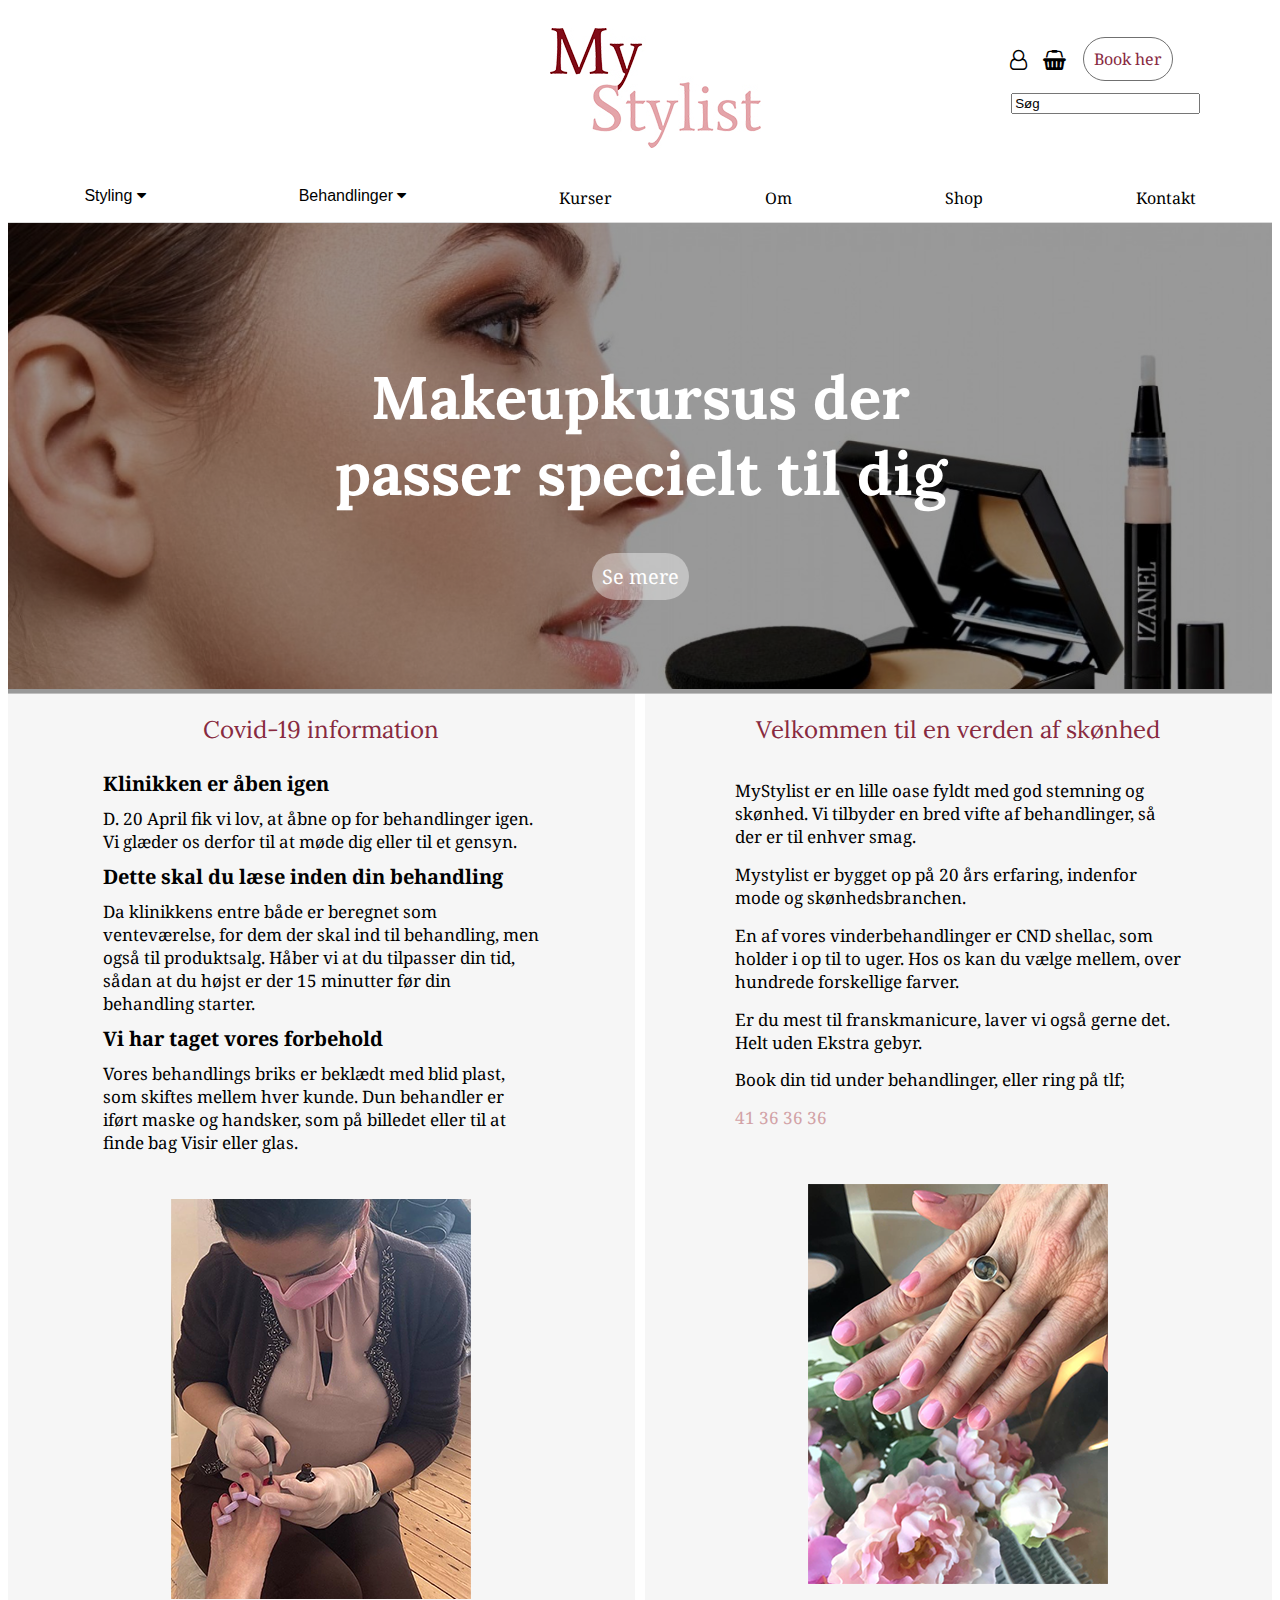
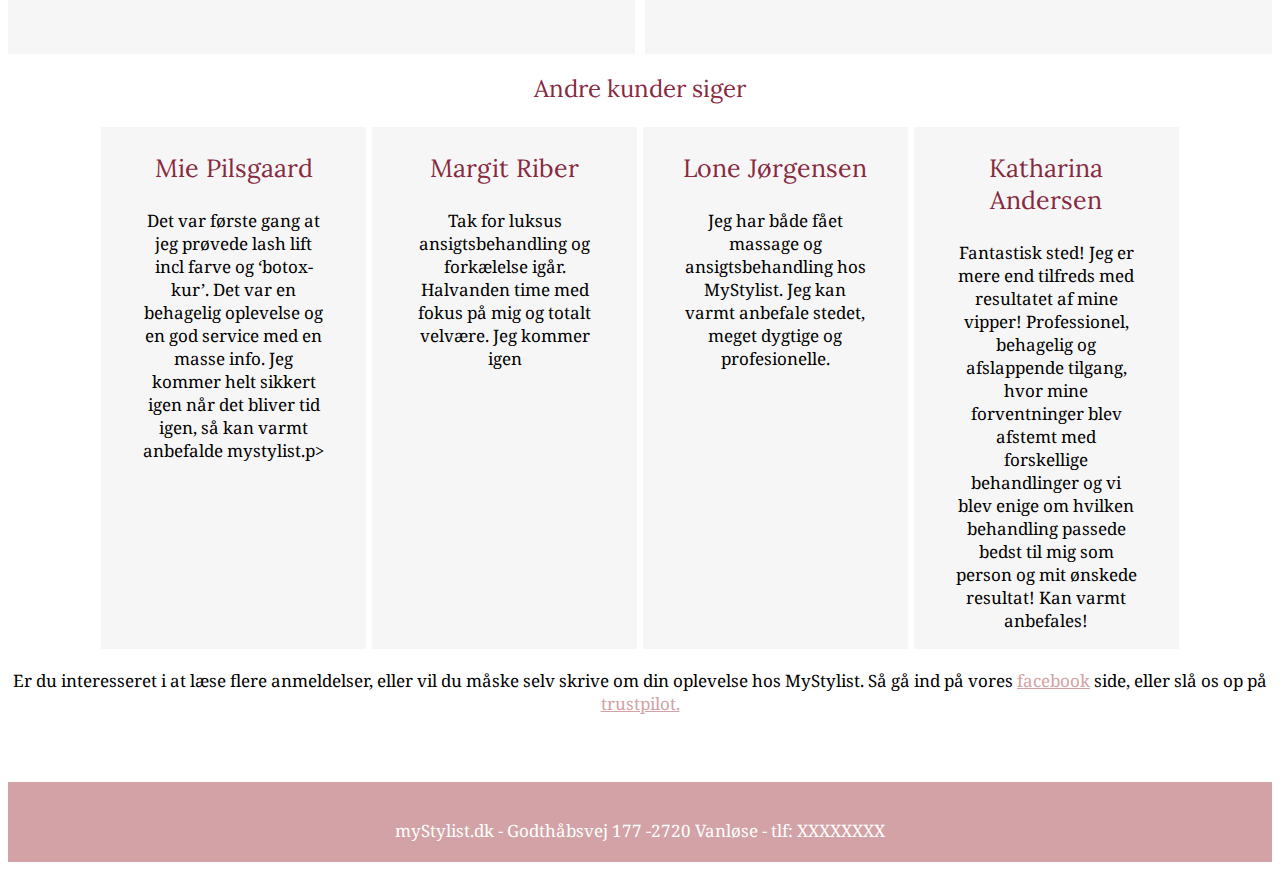
==== commit eba4cb90: "tilføjet rigtige billeder og kontakt side" ====
--- a/index.html
+++ b/index.html
@@ -68,7 +68,7 @@
 	  
 	  
     <section class=hero>
-		<img class="heroimg" src="billeder/random.jpg" alt="Bryllupsbillede">
+		<img class="heroimg" src="billeder/forside.png" alt="makeup">
 		<article class="overlay"></article>
 		<aricle class="herotxt" >
 			<h1>Makeupkursus der passer specielt til dig</h1>
@@ -93,7 +93,9 @@
 		
 		<h4> Vi har taget vores forbehold</h4><p>
 		Vores behandlings briks er beklædt med blid plast, som skiftes mellem hver kunde. Dun behandler er iført maske og handsker, som på billedet eller til at finde bag Visir eller glas.</p>
-      <article class="covidbillede"> </article>
+      <article class="covidbillede"> 
+		<img class="covidbillede" src="billeder/forsidecovid.png" alt="makeup">
+		</article>
     </section >
     <section class="volkommenbox">
       <h2>Velkommen til en verden af skønhed</h2>
@@ -113,8 +115,11 @@
 	Book din tid under behandlinger, eller ring på tlf;
 	</p>
 		<p class="tlf">41 36 36 36</p>
-      <article class="volkommenbillede"> </article>
+      <article class="volkommenbillede"> 
+		  <img class="volkommenbillede" src="billeder/forsidevelkommen.png" alt="makeup"></article>
     </section>
+	  
+	  
     <section class="reviews">
       <h2>Andre kunder siger</h2>
       <article class="review-1">
--- a/styles.css
+++ b/styles.css
@@ -15,6 +15,8 @@
 	font-family: 'Lora', serif;
 	text-decoration: none;
 	font-weight: 100;
+		color:#882A3F;
+	
 }
 
 h1 {
@@ -228,7 +230,7 @@
 /* styling af hero billede og overlay  ---------------------------------------------------*/
 
 .hero {
-	height: 300px;
+	height: auto;
 	
 }
 
@@ -236,11 +238,13 @@
   position: relative;
   text-align: center;
   color: white;
+	
 }
 
 .heroimg {
-	width: 100%;
-	height: 300px;
+	width:100%;
+	
+	
 }
 
 .herotxt {
@@ -256,9 +260,10 @@
 }
 
 .overlay {
+	
 	background-color: black;
 	position: absolute;
-	height: 300px;
+	height: 100%;
 	width: 100%;
 	 top: 50%;
   left: 50%;
@@ -273,7 +278,7 @@
 /* Slideshow container */
 .slideshow-container {
 grid-column: 1 / span 14;
-  width: 500px;
+  width: 300px; 
   position: relative;
   margin: auto;
 	margin-top: 30px;
@@ -380,9 +385,9 @@
 }
 
 .covidbillede {
-	background-color: darkmagenta;
-	height: 300px;
+	text-align: center;
 	grid-column: 2 / span 5;
+	margin-top: 20px;
 	
 }
 
@@ -406,10 +411,9 @@
 
 
 .volkommenbillede {
-	background-color: darkmagenta;
-	height: 300px;
+text-align: center;
 	grid-column: 2 / span 5;
-	
+	margin-top: 20px;
 	
 }
 
@@ -428,7 +432,14 @@
 .reviews h2 {
 	text-align: center;
 	grid-column: col-start / span 2;
-}
+	
+}
+
+.reviews h3 {
+		color:#882A3F;
+
+}
+
 
 .review-1 {
 	grid-column: 1 / span 1;
@@ -764,7 +775,8 @@
 	display: grid;
 	grid-template-columns: 8fr 2fr;
 	grid-template-rows: repeat(6, [row-start] minmax(min-content, max-content));
-	margin: 20px 0px 20px 20px;	
+	margin: 20px 0px 20px 40px;	
+	
 }
 
 	#brynnavn1, #brynnavn2, #brynnavn3, #brynnavn4, #brynnavn5, #brynnavn6, #brynnavn7, #brynnavn8, #brynbeskrivelse6, #brynbeskrivelse7, #brynbeskrivelse8 {
@@ -1052,6 +1064,12 @@
 	margin-bottom: 20px;
 	
 }
+
+.kursusbeskrivelse h4 {
+		color:#882A3F;
+	font-family: 'Lora', serif;
+}
+
 .kursusoverskrift {
 		grid-column: 1/ span 14;
 	text-align: center;
@@ -1075,6 +1093,103 @@
 	
 }
 
+
+/*om side styling  ------------------------------------*/
+
+.omside {
+	
+	display: grid;
+	grid-template-columns: repeat(14, [col-start] 1fr);
+	margin: 30px 0 30px 0;
+	background-color: #F6F6F6;
+	padding: 30px 0 30px 0;
+	
+}
+
+
+
+.omtekst {
+	grid-column: 1 / span 14;
+}
+
+
+.ombillede {
+	grid-column: 1 / span 14;
+	text-align: center;
+}
+
+
+/*kontakt   ------------------------------------*/
+
+
+
+.kliniksec {
+	
+	display: grid;
+	grid-template-columns: repeat(14, [col-start] 1fr);
+	margin: 30px 0 30px 0;
+	background-color: #F6F6F6;
+	padding: 30px 0 30px 0;
+}
+.klinikinfo h4 {
+	color:#882A3F;
+	font-family: 'Lora', serif;
+	
+}
+
+.klinikinfo {
+	grid-column: 1 / span 14;
+}
+
+.klinikfotos {
+	grid-column: 1 / span 14;
+	text-align: center;
+}
+
+
+
+.kontakt {
+	grid-column: 1 / span 14;
+	display: grid;
+	grid-template-columns: repeat(14, [col-start] 1fr);
+	margin-top: 30px;
+	
+}
+
+
+.kontaktform {
+	grid-column: 1 / span 7;
+	text-align: center;
+	margin-right: auto;
+	margin-left: auto;
+	
+}
+
+.kontaktform h4 {
+	color:#882A3F;
+	font-family: 'Lora', serif;
+}
+
+#fname, #phone, #emne, #email {
+	width: 100%;
+	display: block;
+	margin: 20px 0 20px 0;
+	box-shadow: 0px 8px 16px 0px rgba(0,0,0,0.2);
+	padding: 5px;
+	border: none;
+	color: #504D4D;
+	font-family: 'Lora', serif;
+	
+}
+
+.kontaktinfo {
+	grid-column: 8 / span 7;
+	text-align: center;
+}
+
+.kontaktinfo h4 {
+	color:#882A3F;
+}
 
 
 @media only screen and (min-width: 600px) {
@@ -1172,24 +1287,17 @@
 /* hero på desktop version ---------------------------------------------------*/
 
 .hero {
-	height: 500px;
+
 	grid-column: col-start / span 14;
 }
 
-.heroimg {
-	height: 500px;
-}
 
 
 .herotxt h1 {
 	margin-bottom: 20px;
 }
 
-.overlay {
-
-	height: 500px;
-	
-}	
+
 	
 	
 /* forside styling ændringer til desktop---------------------------------------------------*/
@@ -1201,19 +1309,14 @@
 
 
 .covidbillede {
-	height: 550px;
+	text-align: center;
 }
 
 .volkommenbox {
 	grid-column: 8 / span 7;
 	}
 	
-.volkommenbillede {
-	
-	height: 550px;
-
-}
-	
+
 
 /* desktop ændringer i grid: anmeldelser styling-- på forside og kropbehandlinger-------------------------------------------------*/
 
@@ -1253,7 +1356,6 @@
 
 .pakkeA {
 	grid-column: 2 / span 6;}
-}
 
 
 .pakkec {
@@ -1299,10 +1401,60 @@
 	padding-bottom: 30px;
 	
 }
-
-
-
-
-
-
-
+	
+	/*om side styling  ------------------------------------*/
+
+.omside {
+	grid-column: col-start / span 14;
+	display: grid;
+	
+	
+}
+
+
+
+
+
+.kliniksec {
+	grid-column: col-start / span 14;
+	display: grid;
+	grid-template-columns: repeat(14, [col-start] 1fr);
+	
+}
+
+	
+
+.omtekst {
+	grid-column: 7 / span 7;
+}
+
+.ombillede {
+	grid-column: 2 / span 4;
+	text-align: center;
+}
+
+
+.klinikinfo {
+	margin-bottom: auto;
+	margin-top: auto;
+	grid-column: 2 / span 6;
+}
+
+.klinikfotos {
+	grid-column: 9 / span 4;
+	text-align: center;
+}
+
+/* slideshow ------------------------------------------------*/	
+	
+.slideshow-container {
+
+  width: 500px;
+
+	
+}
+	
+}
+
+
+
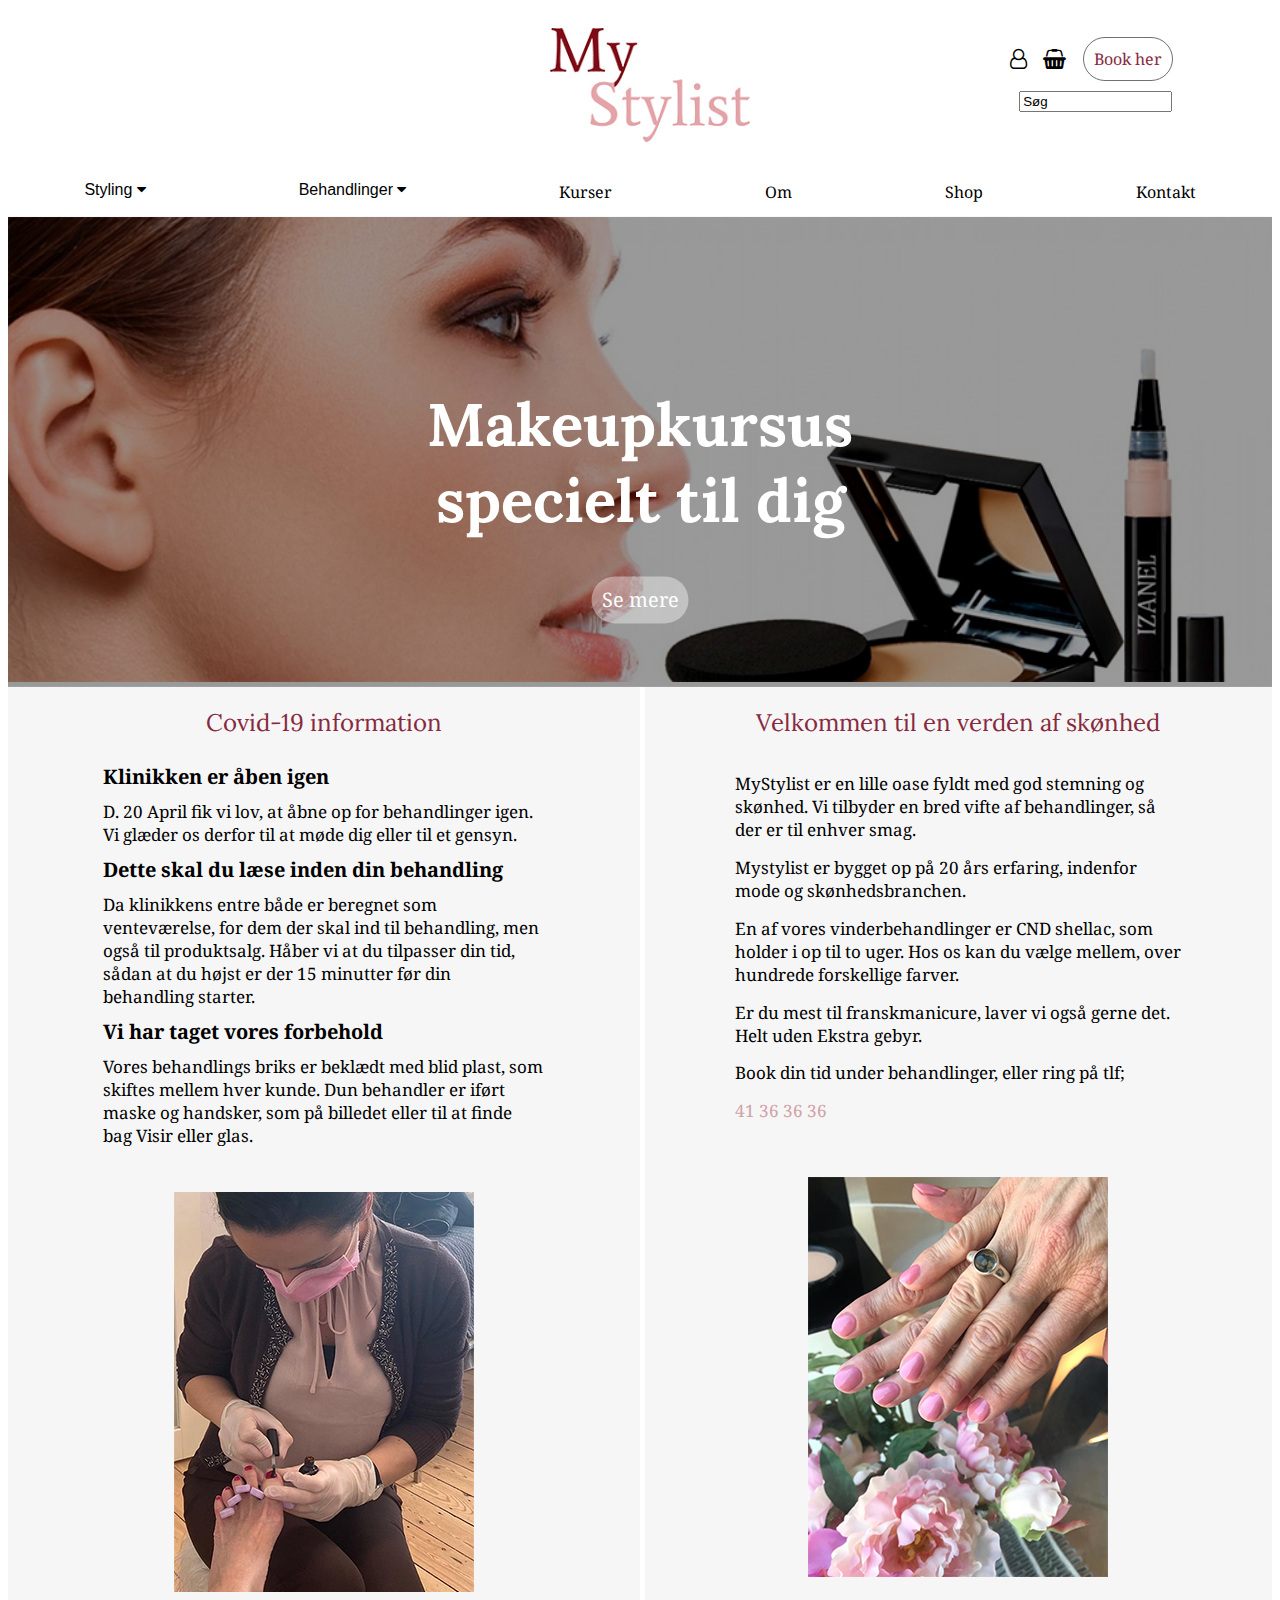
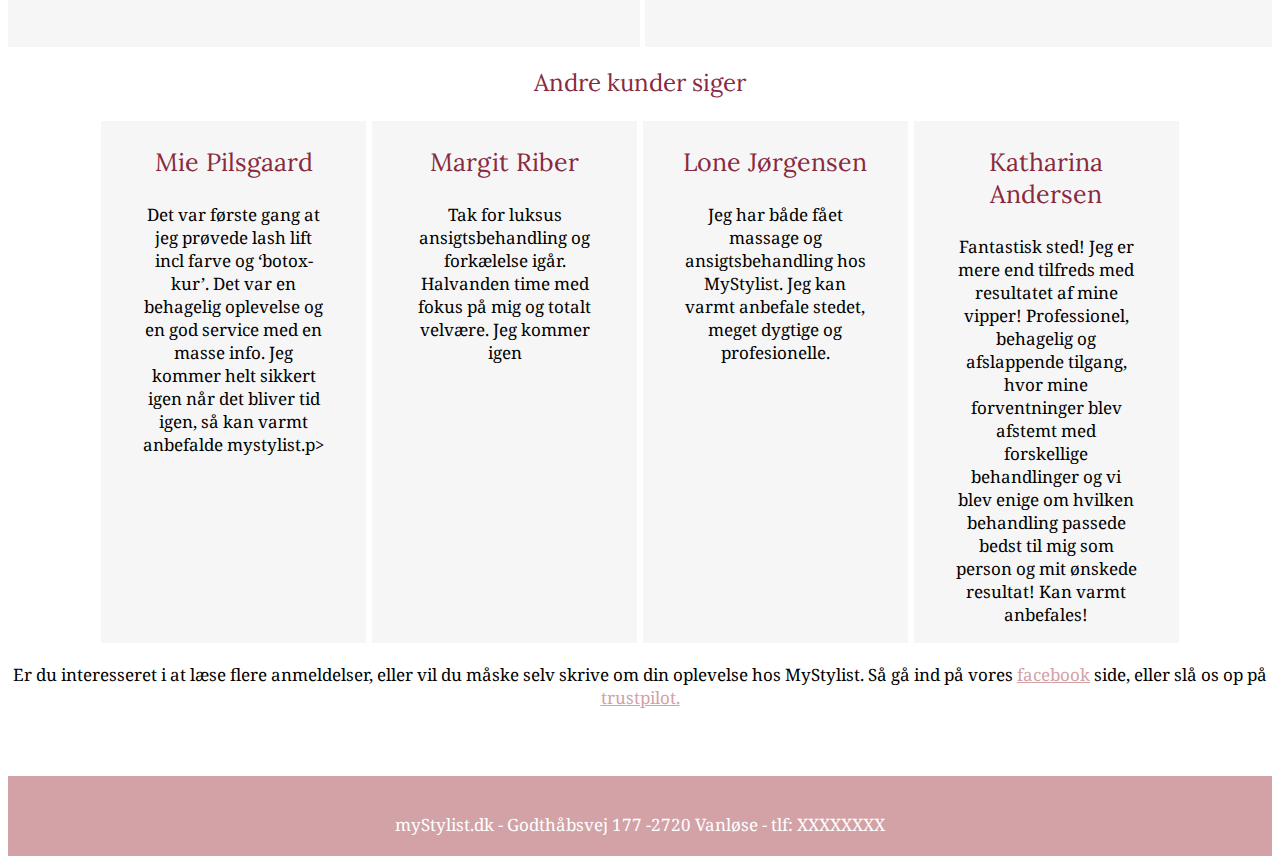
==== commit 2e85f067: "fejlrettelser" ====
--- a/index.html
+++ b/index.html
@@ -3,6 +3,7 @@
 <head>
 <meta charset="UTF-8">
 <meta name="robots" content="noindex nofollow" />
+<meta name="viewport" content="width=device-width, initial-scale=1.0">
 <title>myStylist</title>
 <link href="styles.css" rel="stylesheet" type="text/css">
 <link rel="stylesheet" href="https://cdnjs.cloudflare.com/ajax/libs/font-awesome/4.7.0/css/font-awesome.min.css">
@@ -15,7 +16,7 @@
 <header>
   <section class="logo">
 	  <a href="index.html">
-		  <img alt="logo" src="billeder/logo.jpg"> </a>
+		  <img class="logoimg" alt="logo" src="billeder/logo.jpg"> </a>
 	</section>
  
   <section class="head-icons">
@@ -71,11 +72,11 @@
 		<img class="heroimg" src="billeder/forside.png" alt="makeup">
 		<article class="overlay"></article>
 		<aricle class="herotxt" >
-			<h1>Makeupkursus der passer specielt til dig</h1>
-			<a class=kurserknap href="kurser.html"> Se mere</a>
-		</aricle>
+			<h1>Makeupkursus specielt til dig</h1>
+			
 		
-	</section>
+		<a class=kurserknap href="kurser.html"> Se mere</a>
+	</section></aricle>
 	  
 	  
     <section class="covidbox">
--- a/styles.css
+++ b/styles.css
@@ -20,7 +20,7 @@
 }
 
 h1 {
-	font-size: 30px;
+	font-size: 25px;
 }
 
  h3 {
@@ -59,6 +59,18 @@
 	padding: 10px;
 }
 
+.bookknap:hover {
+	background-color:#D2A2A6;
+	
+}
+
+.booksec {
+	text-align: center;
+	grid-column: 1/ span 14;
+	margin-top: 20px;
+	
+}
+
 /*priser på alle side farveændring ------------*/	
 
 .pris {
@@ -92,69 +104,11 @@
 }
 
 
-/* styling af navigationsmenuen på desktopversion ---------------------------------------------------*/
+/* styling af navigat ---------------------------------------------------*/
+
 nav {
-  overflow: hidden;
-  display:flex;
-  justify-content: space-around;
-}
-
-nav a {
-  float: left;
-  font-size: 16px;
-  color: black;
-  text-align: center;
-  padding: 14px 16px;
-  text-decoration: none;
-}
-
-.styling-drop, .behandling-drop {
-  float: left;
-  overflow: hidden;
-}
-
-.styling-drop .dropknap1, .behandling-drop .dropknap2 {
-  cursor: pointer;
-  font-size: 16px;  
-  border: none;
-  outline: none;
-  color: black;
-  padding: 14px 16px;
-  background-color: white;
-  margin: 0;
-}
-
-nav a:hover, .styling-drop:hover .dropknap1, .dropknap1:focus, .behandling-drop:hover .dropknap2, .dropknap2:focus {
-  background-color: #D2A2A6;
-}
-
-.indhold  {
-  display: none;
-  position: absolute;
-  background-color: #f9f9f9;
-  min-width: 160px;
-  box-shadow: 0px 8px 16px 0px rgba(0,0,0,0.2);
-  z-index: 1;
-}
-
-.indhold a {
-  float: none;
-  color: black;
-  padding: 12px 16px;
-  text-decoration: none;
-  display: block;
-  text-align: left;
-}
-
-.indhold a:hover, {
-  background-color: #D2A2A6;
-}
-
-.visboks {
-  display: block;
-}
-
-
+	display: none;
+}
 
 
 
@@ -165,7 +119,6 @@
 header {
 	display: grid;
 	grid-template-columns: repeat(4, [col-start] 1fr);
-	grid-template-rows: 1fr 1fr;
 	padding-bottom: 20px;
 	padding-top: 20px;
 }
@@ -173,28 +126,36 @@
 
 .logo {
 	grid-row: 1 / span 2;
-	grid-column: 2 / span 2;
-	text-align: center;
-}
+	text-align: left;
+	margin-left: 30px;
+	
+}
+.logo a img {
+		width: 150px;
+	}
+
 .search {
 	grid-column: 1 / span 4;
-	margin-right: 10px;
-	margin-left: 10px;
+	margin-right: auto;
+	margin-left: auto;
+	width:80%;
+	
+	
+}
+
+.search input {
+
 	width:100%;
-	
-}
-
-.search input {
-
-	width:100%;
 }
 
 .head-icons {
-	grid-column: 4 / span 2;
+	grid-column: 3/ span 2;
 	display: grid;
 	grid-template-columns: repeat(3, [col-start] auto);
 	align-items: center;
 	text-align: center;
+	
+	
 }
 
 .bruger {
@@ -252,7 +213,7 @@
   top: 50%;
   left: 50%;
   transform: translate(-50%, -50%);
-	font-size: 50px;
+font-size: 50px;
 }
 
 .herotxt h1 {
@@ -359,19 +320,25 @@
 	color:white;
 	background-color:rgba(255,255,255,0.40);
 	border-radius: 40px;
-	padding: 10px;
-	font-size: 20px;
-	
+	padding: 5px;
+	font-size: 10px;
+	position: absolute;
+	top: 100%;
+  	left: 50%;
+  	transform: translate(-50%, -50%);
+	
+	
+
 }
 
 
 .covidbox {
 	background-color: #F6F6F6;
-	
 	display: grid;
 	grid-template-columns: repeat(7, [col-start] 1fr);
 	padding-bottom: 50px;
 	margin-right: 5px;
+	width: 100%;
 }
 .covidbox h2 {
 text-align: center;
@@ -407,7 +374,6 @@
 grid-column: 2 / span 5;
 margin: 0;
 }
-
 
 
 .volkommenbillede {
@@ -416,7 +382,6 @@
 	margin-top: 20px;
 	
 }
-
 
 
 /* anmeldelser styling-- på forside og kropbehandlinger-------------------------------------------------*/
@@ -591,7 +556,7 @@
 	display: grid;
 	grid-template-columns: 8fr 2fr;
 		grid-template-rows: repeat(6, [row-start] minmax(min-content, max-content));
-	margin: 20px 20px 20px 0px;
+	margin:0px;
 	
 }
 
@@ -600,7 +565,7 @@
 	display: grid;
 	grid-template-columns: 8fr 2fr;
 	grid-template-rows: repeat(8, [row-start] minmax(min-content, max-content));
-	margin: 20px 0px 20px 20px;
+	margin: 0;
 	
 }
 
@@ -663,7 +628,7 @@
 	display: grid;
 	grid-template-columns: 8fr 2fr;
 		grid-template-rows: repeat(5, [row-start] minmax(min-content, max-content));
-	margin: 20px 20px 20px 0px;
+	margin:0px;
 	
 }
 
@@ -672,7 +637,7 @@
 	display: grid;
 	grid-template-columns: 8fr 2fr;
 	grid-template-rows: repeat(5, [row-start] minmax(min-content, max-content));
-	margin: 20px 0px 20px 20px;
+	margin: 0;
 	
 }
 
@@ -728,7 +693,7 @@
 	display: grid;
 	grid-template-columns: 8fr 2fr;
 		grid-template-rows: repeat(2, [row-start] minmax(min-content, max-content));
-	margin: 20px 20px 20px 0px;
+	margin:0px;
 	
 }
 
@@ -737,7 +702,7 @@
 	display: grid;
 	grid-template-columns: 8fr 2fr;
 	grid-template-rows: repeat(1, [row-start] minmax(min-content, max-content));
-	margin: 20px 0px 20px 20px;
+	margin: 0px;
 	
 }
 
@@ -766,7 +731,7 @@
 	display: grid;
 	grid-template-columns: 8fr 2fr;
 		grid-template-rows: repeat(6, [row-start] 1fr));
-	margin: 20px 20px 20px 0px;
+	margin:0px;
 	
 }
 
@@ -775,7 +740,7 @@
 	display: grid;
 	grid-template-columns: 8fr 2fr;
 	grid-template-rows: repeat(6, [row-start] minmax(min-content, max-content));
-	margin: 20px 0px 20px 40px;	
+	margin:0;	
 	
 }
 
@@ -816,7 +781,7 @@
 	display: grid;
 	grid-template-columns: 8fr 2fr;
 		grid-template-rows: repeat(10, [row-start] minmax(min-content, max-content));
-	margin: 20px 20px 20px 0px;
+	margin:0px;
 	
 }
 
@@ -825,7 +790,7 @@
 	display: grid;
 	grid-template-columns: 8fr 2fr;
 	grid-template-rows: repeat(9, [row-start] minmax(min-content, max-content));
-	margin: 20px 0px 20px 20px;	
+	margin:0;	
 }
 
 	#voksnavn1, #voksnavn2, #voksnavn3, #voksnavn4, #voksnavn5, #voksnavn6, #voksnavn7, #voksnavn8, #voksnavn9, #voksnavn10, #voksnavn11, #voksnavn12, #voksnavn13, #voksnavn14, #voksnavn15, #voksnavn16, #voksnavn17, #voksnavn18, #voksnavn19 {
@@ -1191,8 +1156,17 @@
 	color:#882A3F;
 }
 
-
-@media only screen and (min-width: 600px) {
+.shop {
+	grid-column: 1 / span 14;
+	text-align: center;
+	font-family: 'Lora', serif;
+	color:#882A3F;
+	margin: 100px 0 100px 0;
+}
+
+
+
+@media only screen and (min-width: 800px) {
 
 
 h1 {
@@ -1227,6 +1201,81 @@
 }
 
 
+	
+/* nav ------------------------------------------- */	
+	
+	
+nav {
+  overflow: hidden;
+  display:flex;
+  justify-content: space-around;
+}
+
+nav a {
+  float: left;
+  font-size: 16px;
+  color: black;
+  text-align: center;
+  padding: 14px 16px;
+  text-decoration: none;
+}
+
+.styling-drop, .behandling-drop {
+  float: left;
+  overflow: hidden;
+}
+
+.styling-drop .dropknap1, .behandling-drop .dropknap2 {
+  cursor: pointer;
+  font-size: 16px;  
+  border: none;
+  outline: none;
+  color: black;
+  padding: 14px 16px;
+  background-color: white;
+  margin: 0;
+}
+
+nav a:hover, .styling-drop:hover .dropknap1, .dropknap1:focus, .behandling-drop:hover .dropknap2, .dropknap2:focus {
+  background-color: #D2A2A6;
+}
+
+.indhold  {
+  display: none;
+  position: absolute;
+  background-color: #f9f9f9;
+  min-width: 160px;
+  box-shadow: 0px 8px 16px 0px rgba(0,0,0,0.2);
+  z-index: 1;
+}
+
+.indhold a {
+  float: none;
+  color: black;
+  padding: 12px 16px;
+  text-decoration: none;
+  display: block;
+  text-align: left;
+}
+
+.indhold a:hover, {
+  background-color: #D2A2A6;
+}
+
+.visboks {
+  display: block;
+}
+
+	
+	
+	
+	
+	
+	
+	
+	
+	
+	
 /* styling af header ---------------------------------------------------*/
 
 
@@ -1240,7 +1289,16 @@
 .logo {
 	grid-row: 1 / span 2;
 	grid-column: 7 / span 2;
-}
+	margin: 0;
+	
+	
+	
+}
+	.logo a img {
+		width: 200px;
+	}
+
+	
 .search {
 	grid-column: 12 / span 2;
 }
@@ -1260,12 +1318,14 @@
 	grid-column: col-start / span 1;
 	margin-bottom: 0px;
 	
+	
 
 }
 .kurv {
 	font-size: 20px;
 	grid-column: 2 / span 1;
 	margin-bottom: 0px;
+	
 }
 
 .book {
@@ -1314,6 +1374,12 @@
 
 .volkommenbox {
 	grid-column: 8 / span 7;
+	}
+	
+	.kurserknap {
+		top: 120%;
+  	padding: 10px;
+	font-size: 20px;
 	}
 	
 
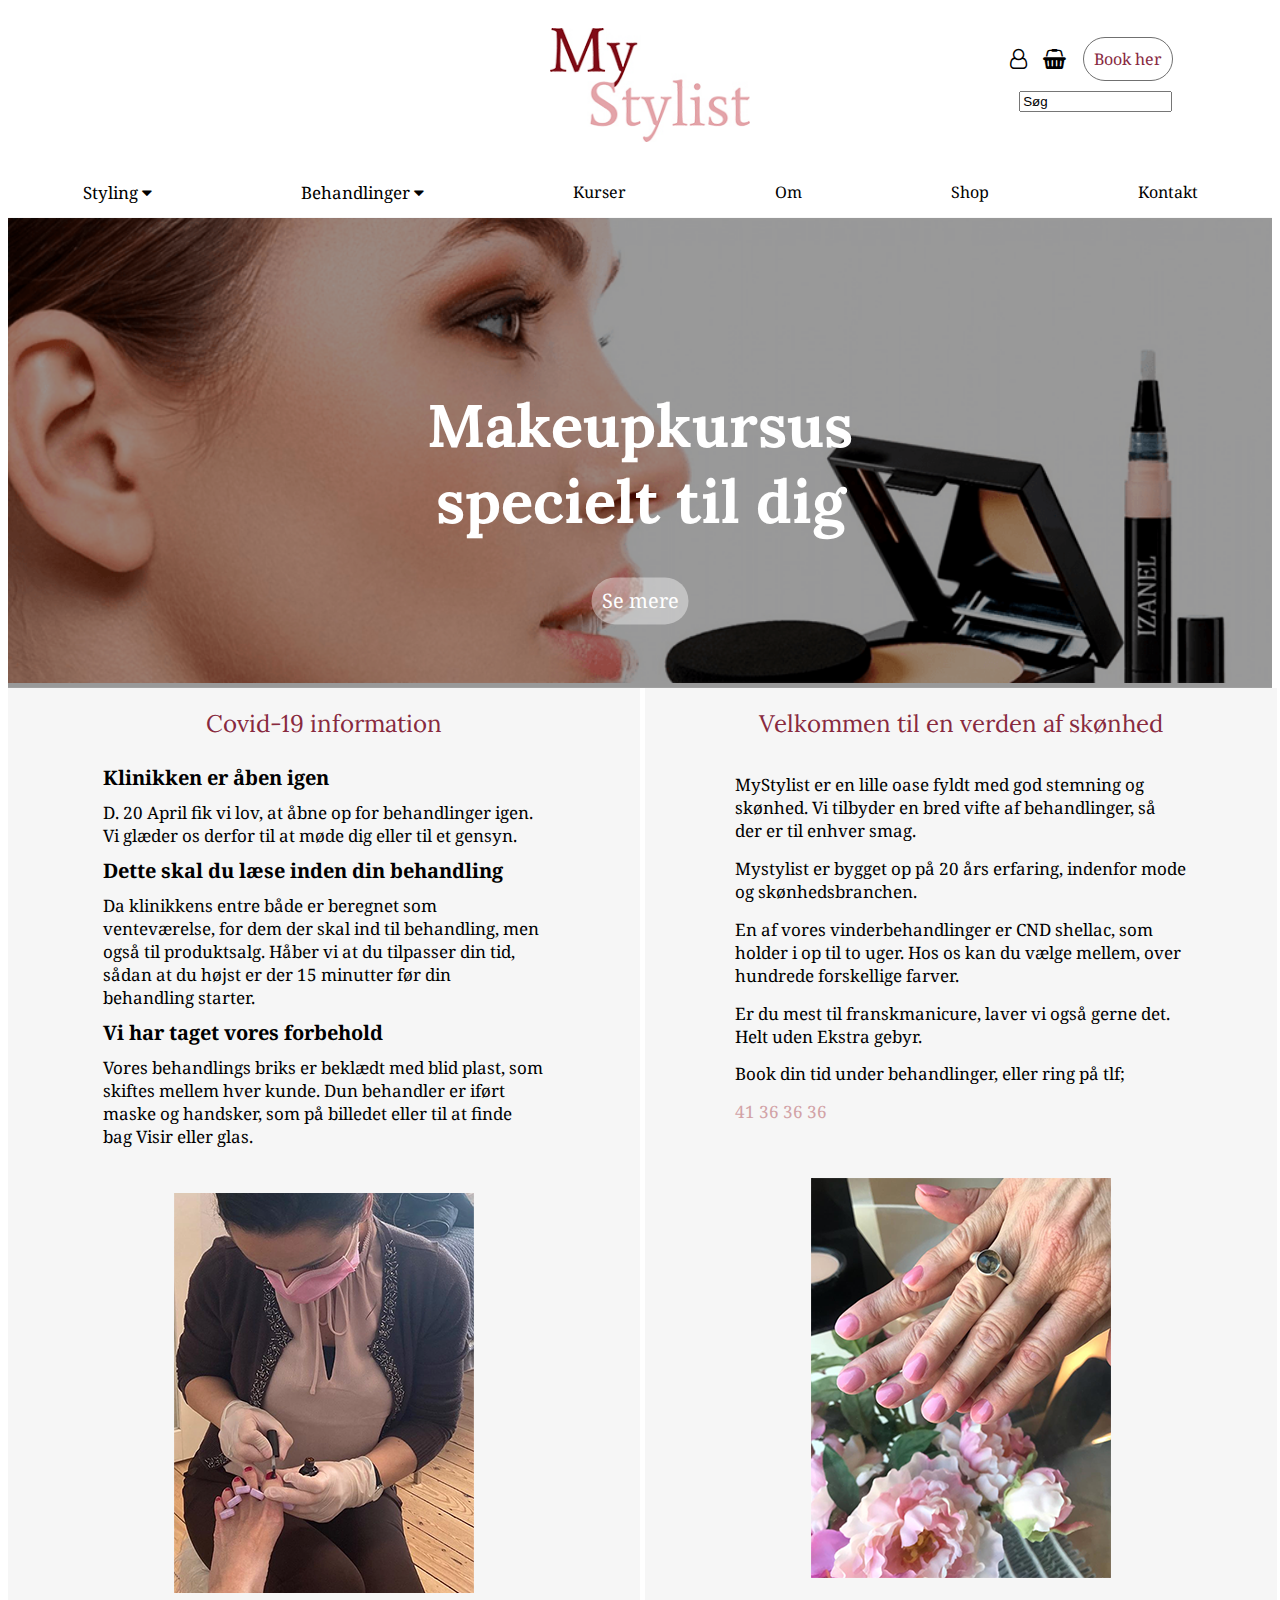
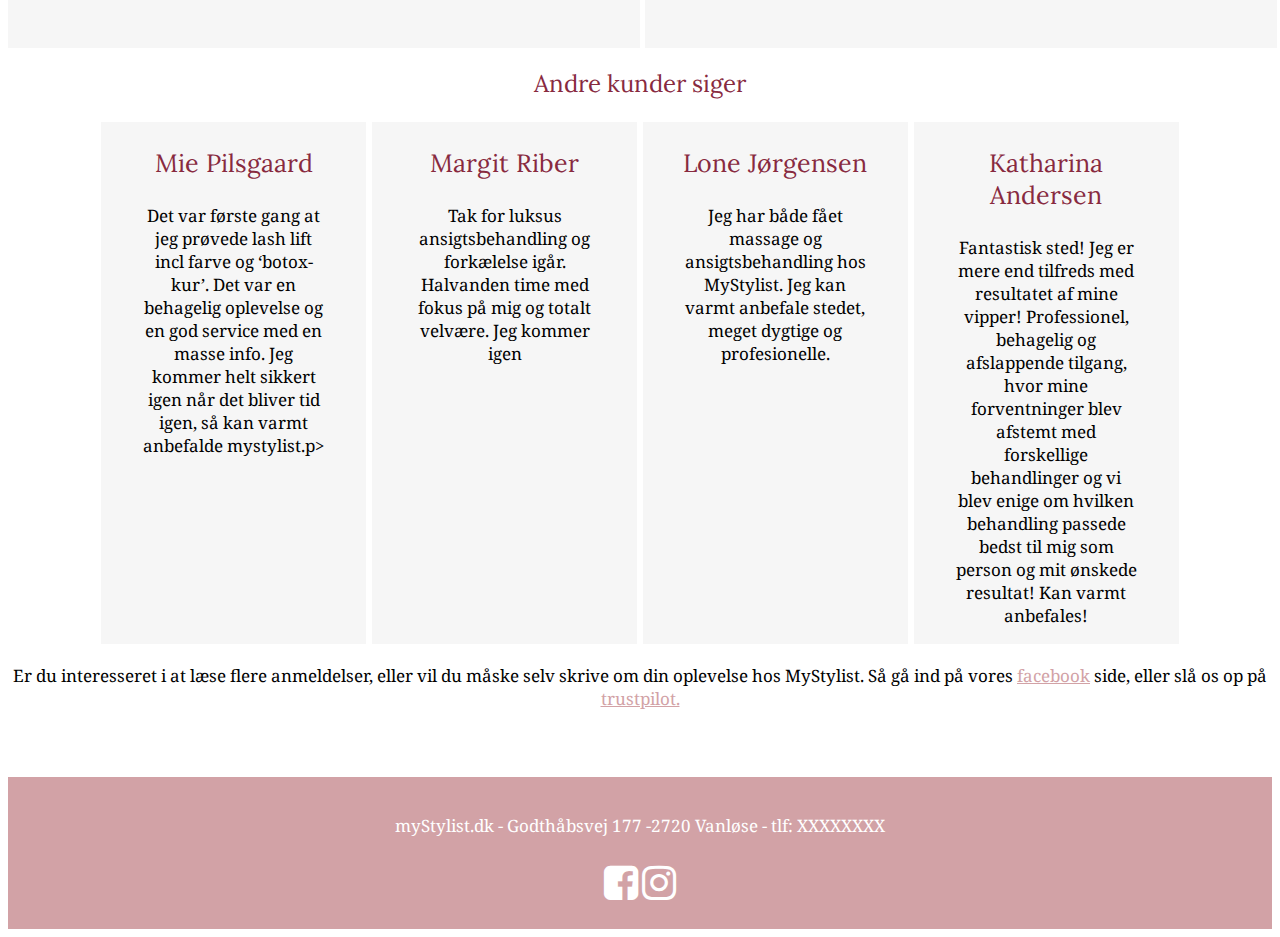
==== commit 77b9d601: "fejlrettelser efter test" ====
--- a/index.html
+++ b/index.html
@@ -1,5 +1,5 @@
 <!doctype html>
-<html>
+<html lang="da">
 <head>
 <meta charset="UTF-8">
 <meta name="robots" content="noindex nofollow" />
@@ -9,14 +9,19 @@
 <link rel="stylesheet" href="https://cdnjs.cloudflare.com/ajax/libs/font-awesome/4.7.0/css/font-awesome.min.css">
 <link href="https://fonts.googleapis.com/css2?family=Lora:ital@1&display=swap" rel="stylesheet">
 <link href="https://fonts.googleapis.com/css2?family=Noto+Serif&display=swap" rel="stylesheet">
+<link href="navstyles.css" rel="stylesheet" type="text/css">
 </head>
 	
 	
 <body>
+	
+	
+	
+	
 <header>
   <section class="logo">
 	  <a href="index.html">
-		  <img class="logoimg" alt="logo" src="billeder/logo.jpg"> </a>
+		  <img  alt="logo" src="billeder/logo.jpg"> </a>
 	</section>
  
   <section class="head-icons">
@@ -31,35 +36,50 @@
    <input type="text" value="Søg" > 
   </section>
 </header>
-	<nav>
+
 	
-  <div class="styling-drop">
-    <button class="dropknap1" onclick="styleFunction()">Styling <i class="fa fa-caret-down"></i> </button>
-    <div class="indhold" id="styleDropdown"> 
-		<a href="bryllup.html">Bryllupsstyling</a> 
+	
+	
+	
+	<nav class="nav" id="navigation">
+    
+	<a href="javascript:void(0);" class="icon" onclick="myFunction()">Menu  &#9776;</a>	
+		
+		
+	
+  <div class="dropdown">
+    <button class="dropbtn">Styling 
+      <i class="fa fa-caret-down"></i>
+    </button>
+    <div class="dropdown-content">
+      <a      href="bryllup.html">Bryllupsstyling</a> 
 		<a href="styling-har.html">Styling af hår og makeup</a> 
-	 </div>
+    </div>
   </div>
-	
-  <div class="behandling-drop">
-    <button class="dropknap2" onclick="behandlingFunction()">Behandlinger <i class="fa fa-caret-down"></i> </button>
-    <div class="indhold" id="behandlingDropdown">
-		<a href="ansigtsbehandlinger.html">Ansigtsbehandlinger</a> 
+  
+  <div class="dropdown">
+    <button class="dropbtn">Behandlinger 
+      <i class="fa fa-caret-down"></i>
+    </button>
+    <div class="dropdown-content">
+      <a href="ansigtsbehandlinger.html">Ansigtsbehandlinger</a> 
 		<a href="hudpleje.html">Skræddersyet hudpleje</a> 
 		<a href="manicure.html">Manicure & pedicure</a>
 		<a href="bryn.html">Bryn & vipper</a>
 		<a href="voks.html">Voks</a>
 		<a href="permanent.html">Permanent makeup</a>
 		<a href="kropsbehandlinger.html">Kropsbehandlinger</a>
-	</div>
-  </div>
-	
-  	<a href="kurser.html">Kurser</a> 
-	<a href="om.html">Om</a> 
-	<a href="shop.html">Shop</a> 
-	<a href="kontakt.html">Kontakt</a> 
-
-	</nav>
+    </div>
+  </div> 
+  
+<a href="kurser.html">Kurser</a>
+  <a href="om.html">Om</a>
+  <a href="shop.html">Shop</a>
+  <a href="kontakt.html">Kontakt</a>
+  
+  
+  
+</nav> 
 
 
 	
@@ -69,14 +89,14 @@
 	  
 	  
     <section class=hero>
-		<img class="heroimg" src="billeder/forside.png" alt="makeup">
-		<article class="overlay"></article>
-		<aricle class="herotxt" >
-			<h1>Makeupkursus specielt til dig</h1>
-			
-		
-		<a class=kurserknap href="kurser.html"> Se mere</a>
-	</section></aricle>
+			<img class="heroimg" src="billeder/forside.png" alt="makeup">
+			<article class="overlay"></article>
+			<section class="herotxt" >
+				<h1>Makeupkursus specielt til dig</h1>
+				<a class=kurserknap href="kurser.html"> Se mere</a>
+			</section>
+	</section>
+	  
 	  
 	  
     <section class="covidbox">
@@ -145,14 +165,19 @@
 </p>
       </article>
 		
+		
 		  <p class="mereinfo">Er du interesseret i at læse flere anmeldelser, eller vil du måske selv skrive om din oplevelse hos MyStylist.
 Så gå ind på vores <a class="link" href="https://www.facebook.com/myStylist.stylist">facebook</a> side, eller slå os op på <a class="link" href="https://dk.trustpilot.com/review/www.mystylist.dk">trustpilot.</a> </p>
     </section>
+
+
   </div>
 </main>
 <footer>
   <p> myStylist.dk - Godthåbsvej 177 -2720 Vanløse - tlf: XXXXXXXX</p>
+<a href="https://www.facebook.com/myStylist.stylist"> <i class="fa fa-facebook-square" aria-hidden="true"></i></a>
+<a href="https://www.instagram.com/mystylist/"> <i class="fa fa-instagram" aria-hidden="true"></i></a>	
 </footer>
-<script type="text/javascript" src="script.js"></script>
+<script src="script.js"></script>
 </body>
 </html>
--- a/styles.css
+++ b/styles.css
@@ -104,11 +104,6 @@
 }
 
 
-/* styling af navigat ---------------------------------------------------*/
-
-nav {
-	display: none;
-}
 
 
 
@@ -184,8 +179,13 @@
 	text-align: center;
 	color: white;
 	background-color: #D2A2A6;
-	height: 60px;
+	padding-bottom: 20px;
 	padding-top:20px;
+}
+
+footer a {
+	color: white;
+	font-size: 40px;
 }
 
 /* styling af hero billede og overlay  ---------------------------------------------------*/
@@ -364,6 +364,7 @@
 	grid-template-columns: repeat(7, [col-start] 1fr);
 	padding-bottom: 50px;
 	margin-left: 5px;
+	width: 100%;
 }
 .volkommenbox h2 {
 text-align: center;
@@ -539,7 +540,6 @@
 
 .permanentbeskrivelse {
 	grid-column: col-start / span 14;
-	background-color: #F6F6F6;
 	padding: 70px;
 	margin-top: 40px;
 }
@@ -730,7 +730,7 @@
 	grid-column: 2/ span 6;
 	display: grid;
 	grid-template-columns: 8fr 2fr;
-		grid-template-rows: repeat(6, [row-start] 1fr));
+		grid-template-rows: repeat(6, [row-start] 1fr);
 	margin:0px;
 	
 }
@@ -962,7 +962,7 @@
 	display: grid;
 	grid-template-columns: 8fr 2fr;
 		grid-template-rows: repeat(2, [row-start] minmax(min-content, max-content));
-	margin: 20px 20px 20px 0px;
+	
 	
 }
 
@@ -971,11 +971,12 @@
 	display: grid;
 	grid-template-columns: 8fr 2fr;
 	grid-template-rows: repeat(1, [row-start] minmax(min-content, max-content));
-	margin: 20px 0px 20px 20px;
+	
 	
 }
 
 	#konfnavn1, #konfnavn2, #konfnavn3, #konfbeskrivelse1, #konfbeskrivelse2, #konfbeskrivelse3 {
+
 	grid-column: 1/ span 1;
 
 }
@@ -987,7 +988,7 @@
 
 }
 
-#konfpris1 {
+#konfpris1, #konfpris3{
 	grid-row: row-start/ span 1;
 }
 
@@ -1024,7 +1025,7 @@
 /* kursus siden -----------------------------------------------------------------------------------------------------------*/
 .kursusbeskrivelse {
 	grid-column: 1/ span 14;
-	background-color: #F6F6F6;
+	
 	padding: 50px;
 	margin-bottom: 20px;
 	
@@ -1127,6 +1128,7 @@
 	text-align: center;
 	margin-right: auto;
 	margin-left: auto;
+	
 	
 }
 
@@ -1147,6 +1149,10 @@
 	
 }
 
+#emne {
+	margin-bottom: 50px;
+}
+
 .kontaktinfo {
 	grid-column: 8 / span 7;
 	text-align: center;
@@ -1166,7 +1172,7 @@
 
 
 
-@media only screen and (min-width: 800px) {
+@media only screen and (min-width: 600px) {
 
 
 h1 {
@@ -1201,79 +1207,7 @@
 }
 
 
-	
-/* nav ------------------------------------------- */	
-	
-	
-nav {
-  overflow: hidden;
-  display:flex;
-  justify-content: space-around;
-}
-
-nav a {
-  float: left;
-  font-size: 16px;
-  color: black;
-  text-align: center;
-  padding: 14px 16px;
-  text-decoration: none;
-}
-
-.styling-drop, .behandling-drop {
-  float: left;
-  overflow: hidden;
-}
-
-.styling-drop .dropknap1, .behandling-drop .dropknap2 {
-  cursor: pointer;
-  font-size: 16px;  
-  border: none;
-  outline: none;
-  color: black;
-  padding: 14px 16px;
-  background-color: white;
-  margin: 0;
-}
-
-nav a:hover, .styling-drop:hover .dropknap1, .dropknap1:focus, .behandling-drop:hover .dropknap2, .dropknap2:focus {
-  background-color: #D2A2A6;
-}
-
-.indhold  {
-  display: none;
-  position: absolute;
-  background-color: #f9f9f9;
-  min-width: 160px;
-  box-shadow: 0px 8px 16px 0px rgba(0,0,0,0.2);
-  z-index: 1;
-}
-
-.indhold a {
-  float: none;
-  color: black;
-  padding: 12px 16px;
-  text-decoration: none;
-  display: block;
-  text-align: left;
-}
-
-.indhold a:hover, {
-  background-color: #D2A2A6;
-}
-
-.visboks {
-  display: block;
-}
-
-	
-	
-	
-	
-	
-	
-	
-	
+		
 	
 	
 /* styling af header ---------------------------------------------------*/
--- a/navstyles.css
+++ b/navstyles.css
@@ -0,0 +1,117 @@
+@charset "UTF-8";
+/* CSS Document */
+
+
+.nav {
+  overflow: hidden;
+   display:flex;
+  justify-content: space-around;
+ 
+}
+
+.nav a {
+  float: left;
+  font-size: 16px;
+  color: black;
+  text-align: center;
+  padding: 14px 16px;
+  text-decoration: none;
+}
+
+.nav .icon {
+  display: none;
+}
+
+.dropdown {
+  float: left;
+  overflow: hidden;
+}
+
+.dropdown .dropbtn {
+  font-size: 17px;    
+  border: none;
+  outline: none;
+  color:black;
+  padding: 14px 16px;
+  background-color: inherit;
+  font-family: inherit;
+  margin: 0;
+}
+
+.dropdown-content {
+  display: none;
+  position: absolute;
+  background-color: #f9f9f9;
+  min-width: 160px;
+  box-shadow: 0px 8px 16px 0px rgba(0,0,0,0.2);
+  z-index: 1;
+}
+
+.dropdown-content a {
+  float: none;
+  color: black;
+  padding: 12px 16px;
+  text-decoration: none;
+  display: block;
+  text-align: left;
+}
+
+.nav a:hover, .dropdown:hover .dropbtn {
+  background-color: #D2A2A6;
+}
+
+.dropdown-content a:hover {
+  background-color: #D2A2A6;
+}
+
+.dropdown:hover .dropdown-content {
+  display: block;
+  background-color:#E8E7E7;
+}
+
+@media screen and (max-width: 600px){
+	
+	
+	
+	.nav {
+	justify-content: flex-start;
+	margin-left: 0;
+		
+		
+	}
+  .nav a:not(:first-child), .dropdown .dropbtn {
+    display: none;
+	
+  }
+  .nav a.icon {
+    float: right;
+    display: block;
+	 
+  }
+
+  .nav.mobile {
+    position: relative;
+	display: block;
+	
+  }
+  
+  
+  .nav.mobile .icon {
+   width: a;
+	  
+  }
+  .nav.mobile a {
+    float: none;
+    display: block;
+    text-align: left;
+    
+  }
+  .nav.mobile .dropdown {float: none;}
+  .nav.mobile .dropdown-content {position: relative;}
+  .nav.mobile .dropdown .dropbtn {
+    display: block;
+    width: auto;
+    text-align: left;
+    
+  }
+}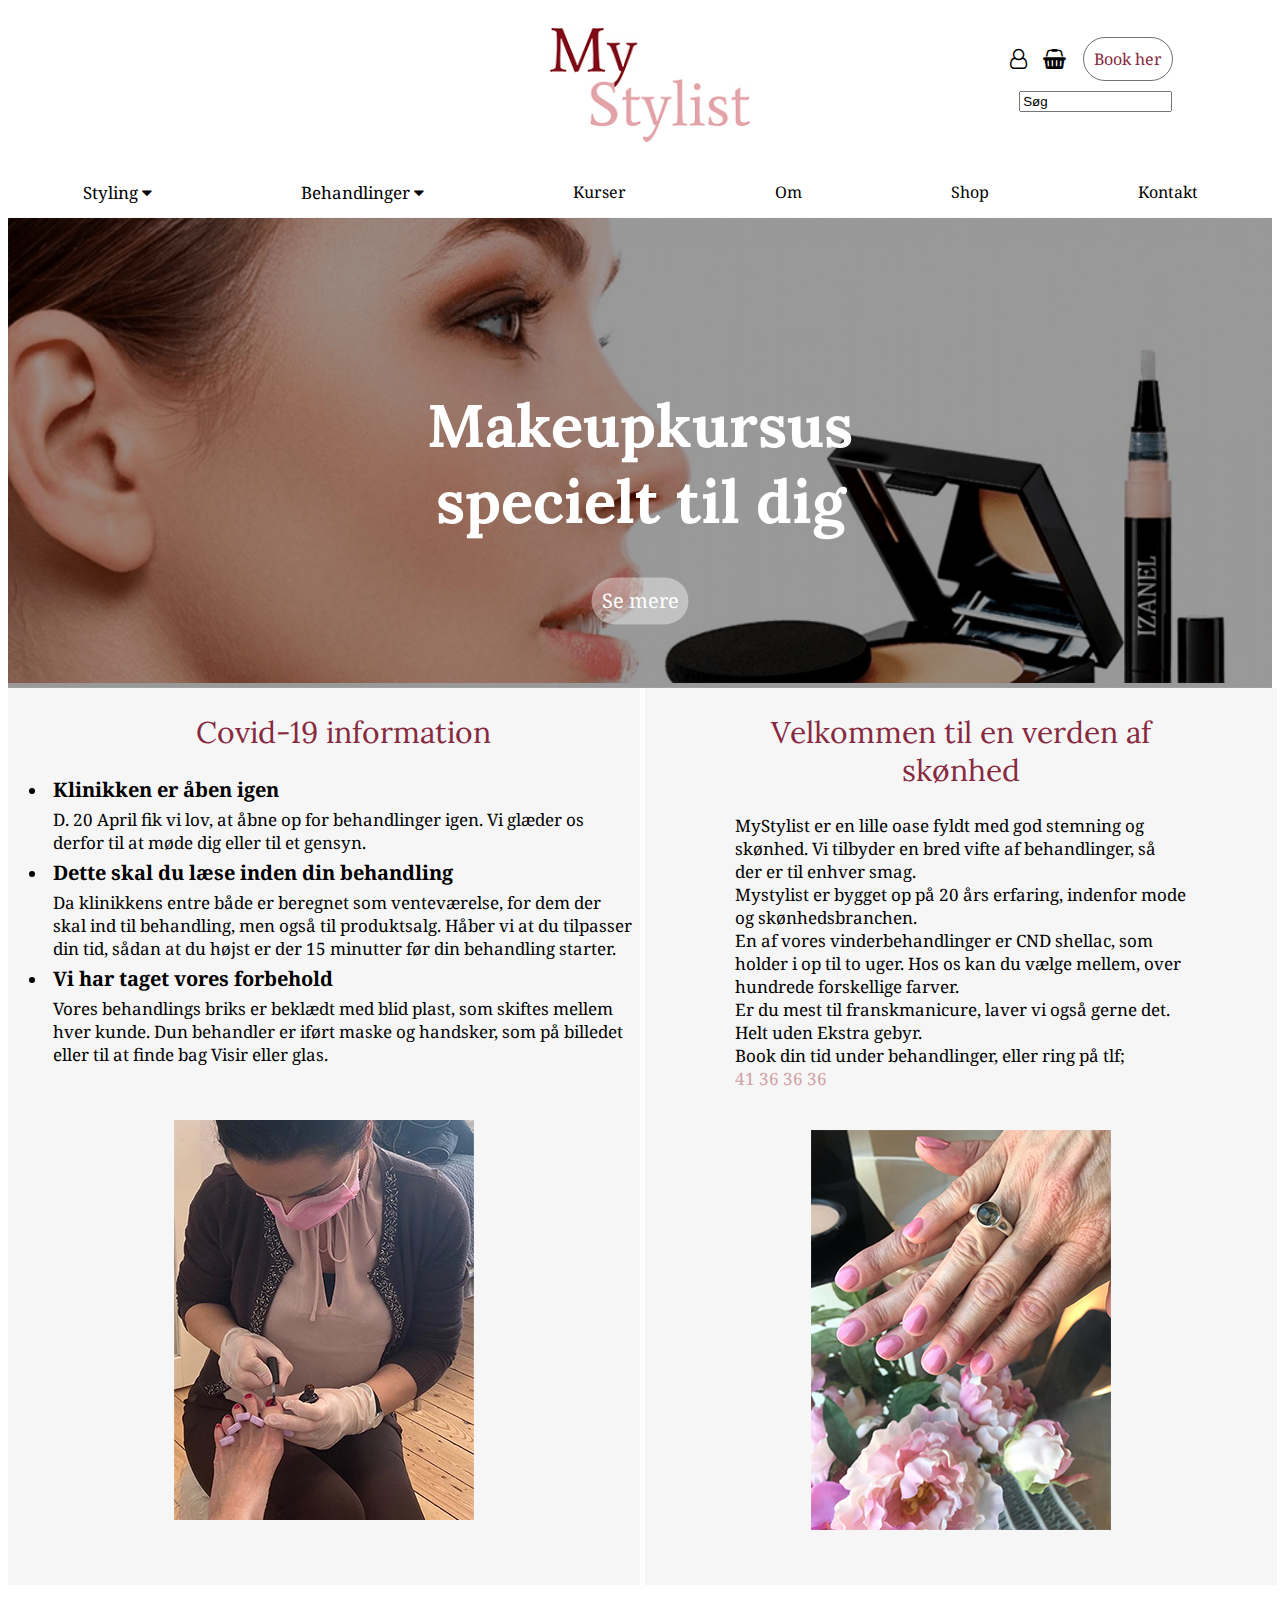
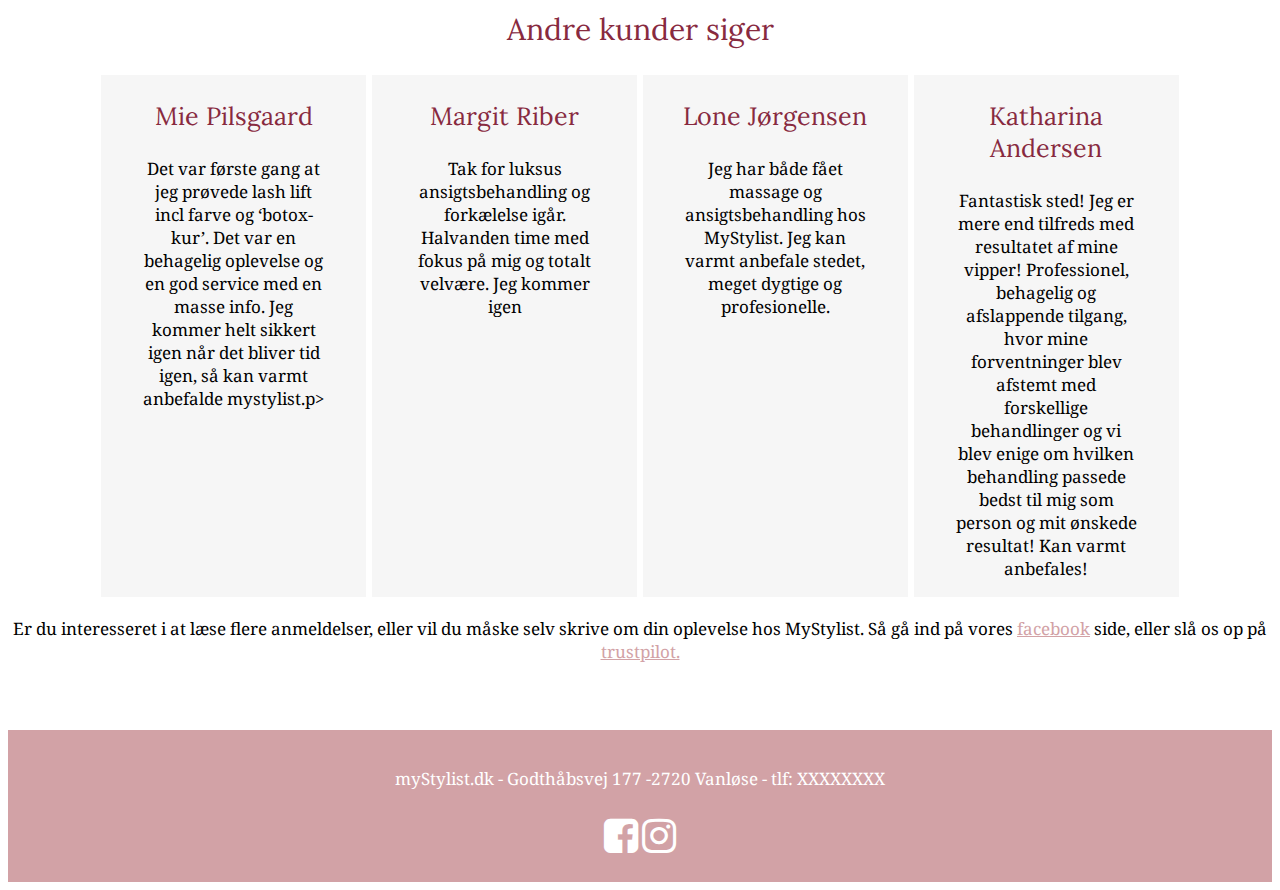
==== commit 633f36a9: "prikker på forside" ====
--- a/index.html
+++ b/index.html
@@ -100,24 +100,31 @@
 	  
 	  
     <section class="covidbox">
-      <h2>Covid-19 information</h2>
-       <h4>Klinikken er åben igen</h4>
+      <ul> 
+		<h2>Covid-19 information</h2>
+       <li><h4>Klinikken er åben igen</h4></li>
 		<p>
 		D. 20 April fik vi lov, at åbne op for behandlinger igen.
 		Vi glæder os derfor til at møde dig eller til et gensyn. 
 		</p> 
 		
-		<h4> Dette skal du læse inden din behandling</h4><p>
+		<li><h4> Dette skal du læse inden din behandling</h4></li>
+			<p>
 		Da klinikkens entre både er beregnet som venteværelse, for dem der skal ind til behandling, men også til produktsalg. Håber vi at du tilpasser din tid, sådan at du højst er der 
 		15 minutter før din behandling starter.
 		</p> 
 		
-		<h4> Vi har taget vores forbehold</h4><p>
+		<li><h4> Vi har taget vores forbehold</h4></li>
+		 <p>
 		Vores behandlings briks er beklædt med blid plast, som skiftes mellem hver kunde. Dun behandler er iført maske og handsker, som på billedet eller til at finde bag Visir eller glas.</p>
+		</ul>
       <article class="covidbillede"> 
 		<img class="covidbillede" src="billeder/forsidecovid.png" alt="makeup">
 		</article>
+		
     </section >
+	
+	  
     <section class="volkommenbox">
       <h2>Velkommen til en verden af skønhed</h2>
       <p>MyStylist er en lille oase fyldt med god stemning og skønhed. Vi tilbyder en bred vifte af behandlinger, så der er til enhver smag.
--- a/styles.css
+++ b/styles.css
@@ -21,6 +21,10 @@
 
 h1 {
 	font-size: 25px;
+}
+
+h2 {
+	font-size: 30px;
 }
 
  h3 {
@@ -340,6 +344,13 @@
 	margin-right: 5px;
 	width: 100%;
 }
+
+.covidbox ul {
+	grid-column: 1 / span 7;
+	margin: 0;
+}
+
+
 .covidbox h2 {
 text-align: center;
 grid-column: 2 / span 5;
--- a/navstyles.css
+++ b/navstyles.css
@@ -71,24 +71,20 @@
 
 @media screen and (max-width: 600px){
 	
+	 .nav a.icon {
+    float: right;
+    display: block;
+	 
+  }
 	
-	
-	.nav {
-	justify-content: flex-start;
-	margin-left: 0;
-		
-		
-	}
   .nav a:not(:first-child), .dropdown .dropbtn {
     display: none;
 	
   }
-  .nav a.icon {
-    float: right;
-    display: block;
-	 
-  }
-
+ .nav {
+	justify-content: flex-start;
+	margin-left: 0;
+}
   .nav.mobile {
     position: relative;
 	display: block;
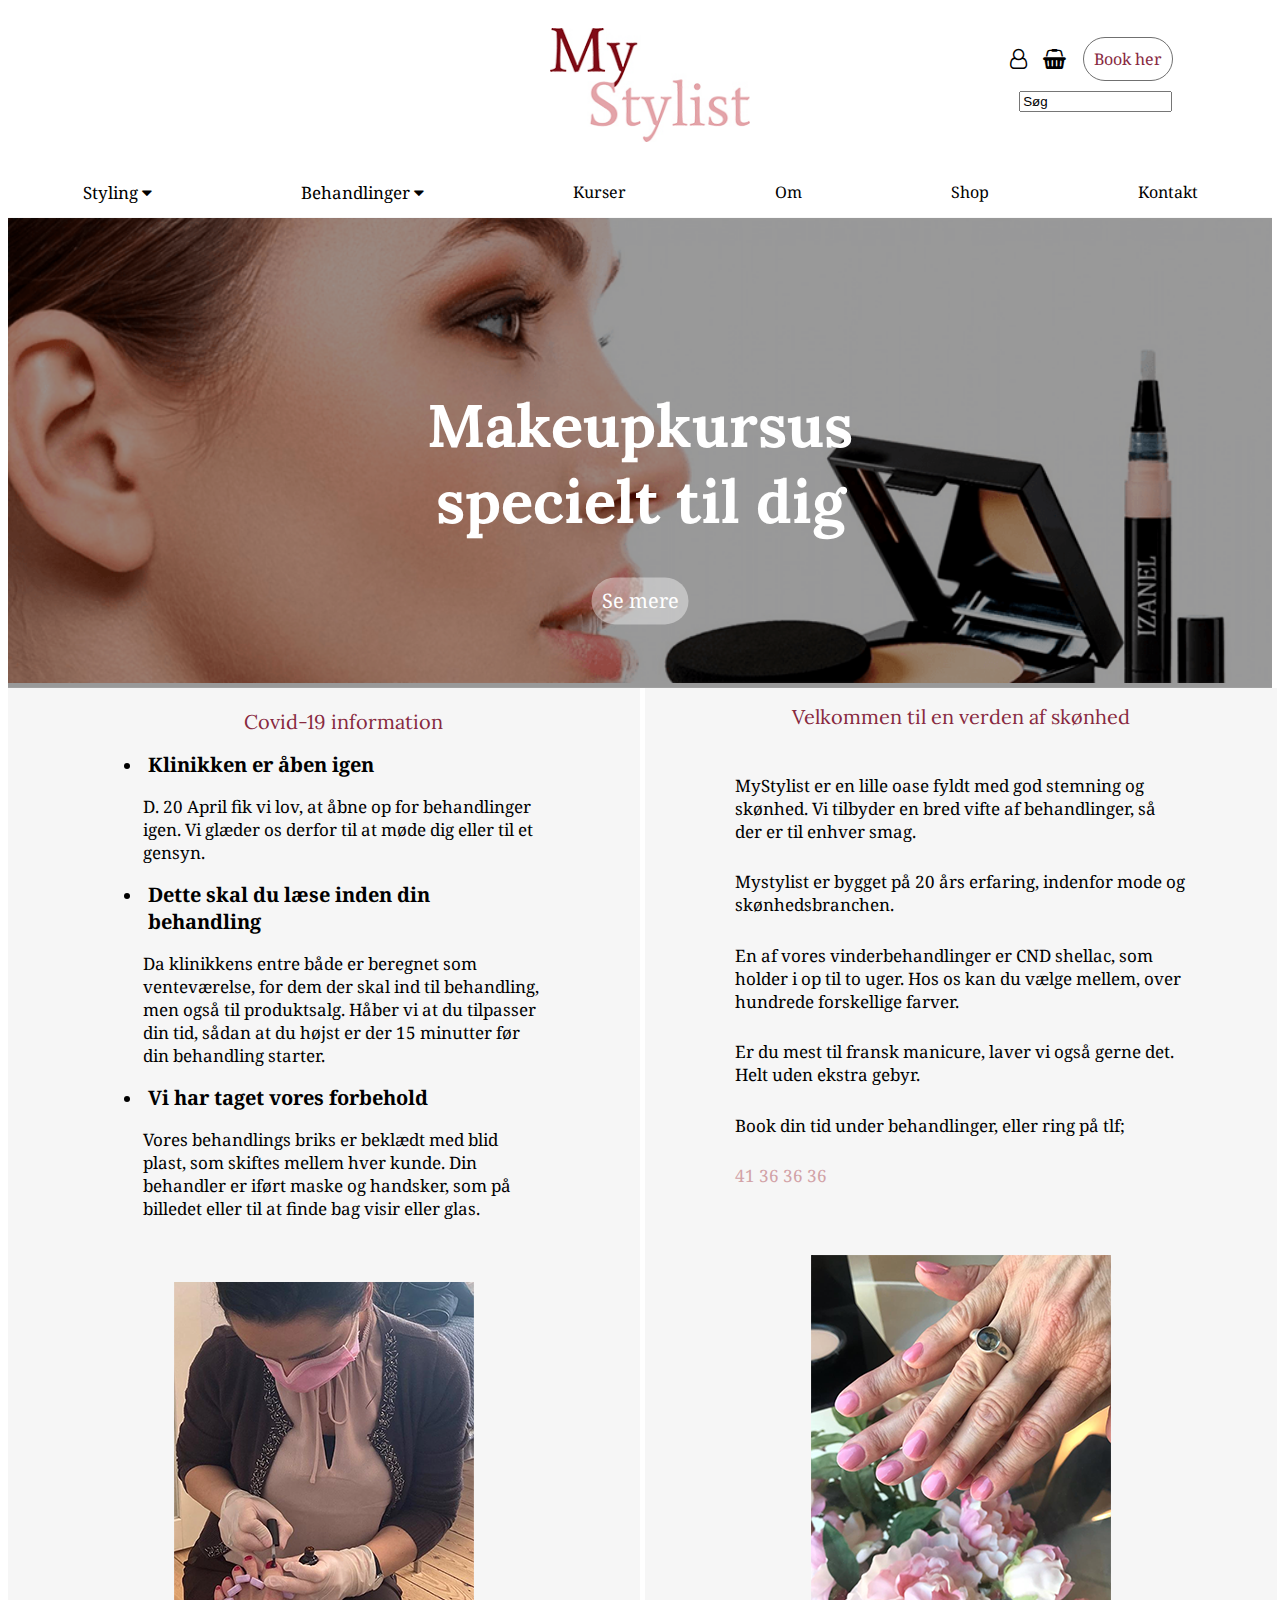
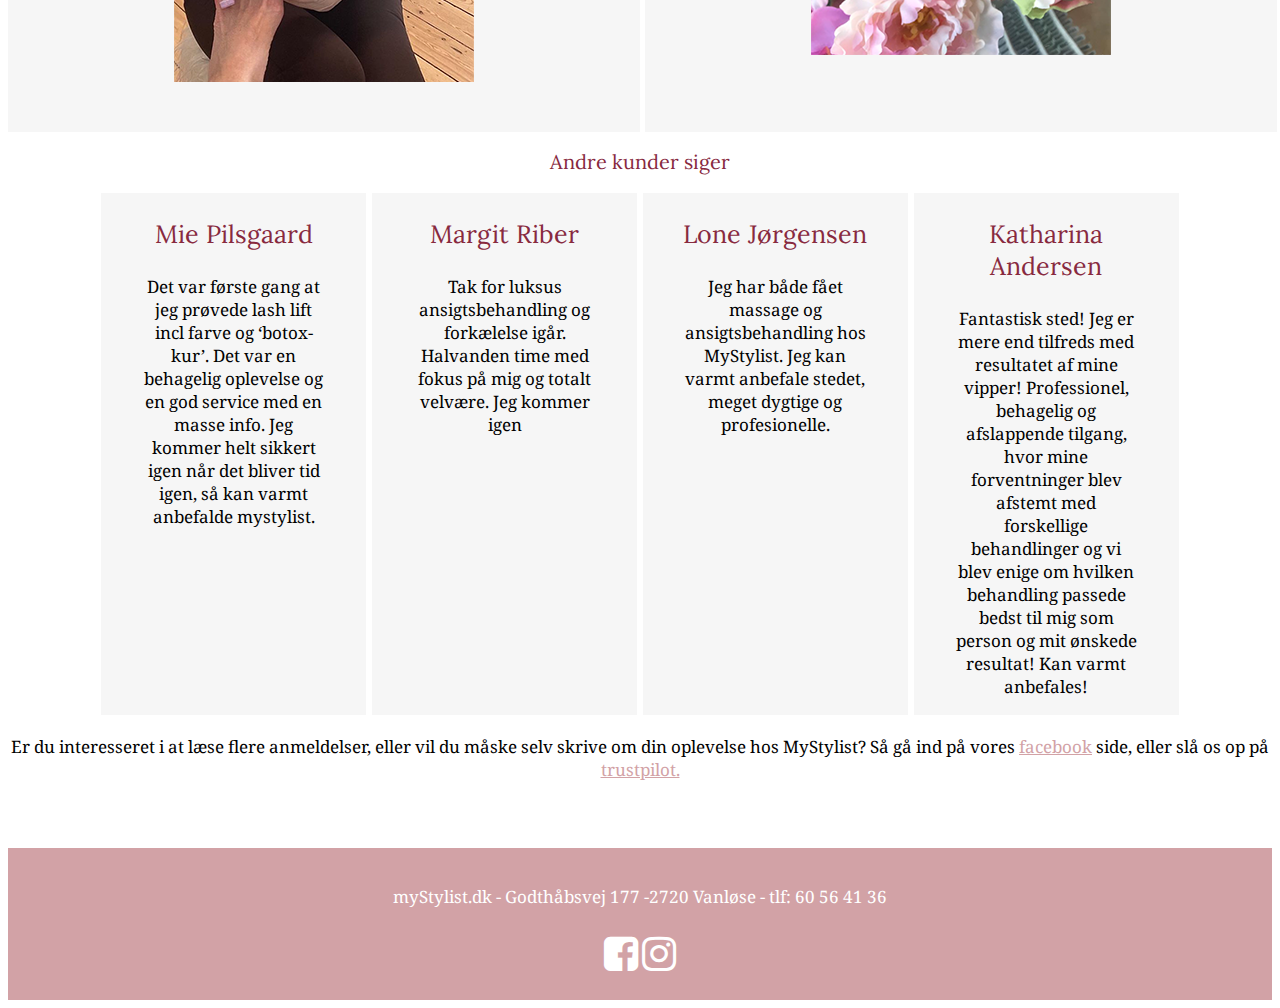
==== commit 4d7c4e9f: "fejlrettelser og prikker" ====
--- a/index.html
+++ b/index.html
@@ -88,12 +88,12 @@
   <div class="wrapper">
 	  
 	  
-    <section class=hero>
+    <section class="hero">
 			<img class="heroimg" src="billeder/forside.png" alt="makeup">
 			<article class="overlay"></article>
 			<section class="herotxt" >
 				<h1>Makeupkursus specielt til dig</h1>
-				<a class=kurserknap href="kurser.html"> Se mere</a>
+				<a class="kurserknap" href="kurser.html"> Se mere</a>
 			</section>
 	</section>
 	  
@@ -116,7 +116,7 @@
 		
 		<li><h4> Vi har taget vores forbehold</h4></li>
 		 <p>
-		Vores behandlings briks er beklædt med blid plast, som skiftes mellem hver kunde. Dun behandler er iført maske og handsker, som på billedet eller til at finde bag Visir eller glas.</p>
+		Vores behandlings briks er beklædt med blid plast, som skiftes mellem hver kunde. Din behandler er iført maske og handsker, som på billedet eller til at finde bag visir eller glas.</p>
 		</ul>
       <article class="covidbillede"> 
 		<img class="covidbillede" src="billeder/forsidecovid.png" alt="makeup">
@@ -131,13 +131,13 @@
 		</p>
 		<p>
 
-	Mystylist er bygget op på 20 års erfaring, indenfor mode og skønhedsbranchen. 
+	Mystylist er bygget på 20 års erfaring, indenfor mode og skønhedsbranchen. 
 </p>
 		<p>
 	En af vores vinderbehandlinger er CND shellac, som holder i op til to uger. Hos os kan du vælge mellem, over hundrede forskellige farver. 
 </p>
 		<p>
-	Er du mest til franskmanicure, laver vi også gerne det. Helt uden Ekstra gebyr.
+	Er du mest til fransk manicure, laver vi også gerne det. Helt uden ekstra gebyr.
 </p>
 		<p>
 	Book din tid under behandlinger, eller ring på tlf;
@@ -154,7 +154,7 @@
         <h3>Mie Pilsgaard</h3>
         <p>Det var første gang at jeg prøvede lash lift incl farve og ‘botox-kur’.
 Det var en behagelig oplevelse og en god service med en masse info.
-Jeg kommer helt sikkert igen når det bliver tid igen, så kan varmt anbefalde mystylist.p>
+Jeg kommer helt sikkert igen når det bliver tid igen, så kan varmt anbefalde mystylist.</p>
       </article>
       <article class="review-2">
         <h3>Margit Riber</h3>
@@ -173,7 +173,7 @@
       </article>
 		
 		
-		  <p class="mereinfo">Er du interesseret i at læse flere anmeldelser, eller vil du måske selv skrive om din oplevelse hos MyStylist.
+		  <p class="mereinfo">Er du interesseret i at læse flere anmeldelser, eller vil du måske selv skrive om din oplevelse hos MyStylist?
 Så gå ind på vores <a class="link" href="https://www.facebook.com/myStylist.stylist">facebook</a> side, eller slå os op på <a class="link" href="https://dk.trustpilot.com/review/www.mystylist.dk">trustpilot.</a> </p>
     </section>
 
@@ -181,7 +181,7 @@
   </div>
 </main>
 <footer>
-  <p> myStylist.dk - Godthåbsvej 177 -2720 Vanløse - tlf: XXXXXXXX</p>
+  <p> myStylist.dk - Godthåbsvej 177 -2720 Vanløse - tlf: 60 56 41 36</p>
 <a href="https://www.facebook.com/myStylist.stylist"> <i class="fa fa-facebook-square" aria-hidden="true"></i></a>
 <a href="https://www.instagram.com/mystylist/"> <i class="fa fa-instagram" aria-hidden="true"></i></a>	
 </footer>
--- a/styles.css
+++ b/styles.css
@@ -1,6 +1,8 @@
 @charset "UTF-8";
 /* CSS Document */
 /*skriftypeændringer!!----------------------------------------------------------------------*/
+
+
 
 
 body {
@@ -19,12 +21,18 @@
 	
 }
 
+.priser h3 {
+	color:#882A3F;
+	
+}
+
+
 h1 {
 	font-size: 25px;
 }
 
 h2 {
-	font-size: 30px;
+	font-size: 20px;
 }
 
  h3 {
@@ -89,7 +97,7 @@
 /* booking info på flere sider (med tlf nummer) ------------------------------------------- */
 	
 .info {
-	
+	margin-top: 40px;
 	text-align: center;
 }
 .tlf {
@@ -100,6 +108,7 @@
 .mereinfo {
 	grid-column: 1/ span 14;
 	text-align: center;
+	
 }
 
 .link {
@@ -343,6 +352,7 @@
 	padding-bottom: 50px;
 	margin-right: 5px;
 	width: 100%;
+	width: 100%;
 }
 
 .covidbox ul {
@@ -356,17 +366,24 @@
 grid-column: 2 / span 5;
 }
 
-.covidbox p, .covidbox h4 {
+.covidbox ul, .covidbox h4 {
 
 grid-column: 2 / span 5;
 	margin: 5px;;
 }
 
 .covidbillede {
-	text-align: center;
+
+		display: block;
+	margin-right: auto;
+	margin-left: auto;
 	grid-column: 2 / span 5;
 	margin-top: 20px;
 	
+}
+
+.covidbillede img {
+	width: 100%;
 }
 
 .volkommenbox {
@@ -385,14 +402,21 @@
 .volkommenbox p {
 grid-column: 2 / span 5;
 margin: 0;
+	width: 100%;
 }
 
 
 .volkommenbillede {
-text-align: center;
+	display: block;
+	margin-right: auto;
+	margin-left: auto;
 	grid-column: 2 / span 5;
 	margin-top: 20px;
 	
+}
+
+.volkommenbillede img {
+	width: 100%;
 }
 
 
@@ -513,6 +537,27 @@
 	
 }
 
+.priser h4 {
+	margin:0;
+}
+
+.horizontal_dotted_line {
+  display: flex;
+  width: 100%;
+  padding: 0px;
+} 
+.horizontal_dotted_line:after {
+  border-bottom: 2px dotted black;
+  content: '';
+  flex: 1;
+	margin-left: 10px;
+	margin-bottom: 6px;
+	
+}
+
+
+
+
 
 
 
@@ -741,7 +786,7 @@
 	grid-column: 2/ span 6;
 	display: grid;
 	grid-template-columns: 8fr 2fr;
-		grid-template-rows: repeat(6, [row-start] 1fr);
+	grid-template-rows: repeat(15, [row-start] 1fr);
 	margin:0px;
 	
 }
@@ -767,21 +812,36 @@
 
 }
 
-#brynpris1, #brynpris6 {
+#brynnavn1, #brynpris1 {
+	grid-row: 1/ span 1;
+}
+#brynnavn2, #brynpris2 {
+	grid-row: 4/ span 1;
+}
+#brynnavn3, #brynpris3 {
+	grid-row: 7/ span 1;
+}
+#brynnavn4, #brynpris4 {
+	grid-row: 10/ span 1;
+}
+
+#brynnavn5, #brynpris5 {
+	grid-row: 13/ span 1;
+}
+
+
+
+ #brynpris6 {
 	grid-row: 1/ span 1;
 	color:#882A3F;
 }
 
-#brynpris2 {
-	grid-row: 2/ span 1;
-}
-#brynpris3, #brynpris7{
+
+ #brynpris7{
 	grid-row: 3/ span 1;
 }
-#brynpris4 {
-	grid-row: 4/ span 1;
-}
-#brynpris5, #brynpris8 {
+
+ #brynpris8 {
 	grid-row: 5/ span 1;
 }
 
@@ -801,7 +861,7 @@
 	display: grid;
 	grid-template-columns: 8fr 2fr;
 	grid-template-rows: repeat(9, [row-start] minmax(min-content, max-content));
-	margin:0;	
+	margin-bottom:50px;	
 }
 
 	#voksnavn1, #voksnavn2, #voksnavn3, #voksnavn4, #voksnavn5, #voksnavn6, #voksnavn7, #voksnavn8, #voksnavn9, #voksnavn10, #voksnavn11, #voksnavn12, #voksnavn13, #voksnavn14, #voksnavn15, #voksnavn16, #voksnavn17, #voksnavn18, #voksnavn19 {
@@ -852,19 +912,28 @@
 
 
 /* bryllup side prisliste  ----------------------------------------------------------------------------------------------------------------------- */
+	
 #proveoverskrift {
-	grid-column: 2/ span 6;
+	grid-column: 2/ span 5;
+	grid-row: 1 / span 1;
 }
 #pigeoverskrift {
-	grid-column: 8/ span 6;
-}
+	display:none;
+	
+}
+#pigeoverskrift2 {
+	display: block;
+	grid-column: 8/ span 5;
+	
+}
+	
 
 .provesek1 {
 	grid-column: 2/ span 6;
 	display: grid;
 	grid-template-columns: 8fr 2fr;
 		grid-template-rows: repeat(6, [row-start] minmax(min-content, max-content));
-	margin: 20px 20px 20px 0px;
+	margin:0px;
 	
 }
 
@@ -874,7 +943,7 @@
 	display: grid;
 	grid-template-columns: 8fr 2fr;
 	grid-template-rows: repeat(6, [row-start] minmax(min-content, max-content));
-	margin: 20px 0px 20px 20px;
+	margin: 0;
 	
 }
 
@@ -937,7 +1006,7 @@
 	display: grid;
 	grid-template-columns: 8fr 2fr;
 		grid-template-rows: repeat(2, [row-start] minmax(min-content, max-content));
-	margin: 20px 20px 20px 0px;
+	margin: 0;
 	
 }
 
@@ -1002,6 +1071,11 @@
 #konfpris1, #konfpris3{
 	grid-row: row-start/ span 1;
 }
+
+#konfpris2{
+	grid-row: 3/ span 1;
+}
+
 
 
 /* styling ansigstbehandlinger prisliste -----------------------------------------------------------------------------------------------------------*/
@@ -1123,7 +1197,13 @@
 	text-align: center;
 }
 
-
+.klinikfoto {
+	width: 100%;
+}
+
+.kort {
+	width: 100%;
+}
 
 .kontakt {
 	grid-column: 1 / span 14;
@@ -1182,6 +1262,10 @@
 }
 
 
+.underskrift {
+	width: 50px;
+}
+
 
 @media only screen and (min-width: 600px) {
 
@@ -1190,6 +1274,10 @@
 	font-size: 60px;
 }
 
+	h2 {
+	font-size: 20px;
+}
+	
 h3 {
 	font-size: 25px;
 	
@@ -1313,10 +1401,9 @@
 }
 
 
-.covidbillede {
-	text-align: center;
-}
-
+
+
+	
 .volkommenbox {
 	grid-column: 8 / span 7;
 	}
@@ -1410,6 +1497,7 @@
 	grid-template-columns: repeat(14, [col-start] 1fr);
 	margin: 60px 0 60px 0 ;
 	padding-bottom: 30px;
+	width: 100%;
 	
 }
 	
@@ -1455,6 +1543,20 @@
 	grid-column: 9 / span 4;
 	text-align: center;
 }
+	
+
+#pigeoverskrift {
+	display: block;
+	grid-column: 8/ span 5;
+	
+}
+	
+#pigeoverskrift2 {
+	display: none;
+	
+}
+	
+	
 
 /* slideshow ------------------------------------------------*/	
 	
